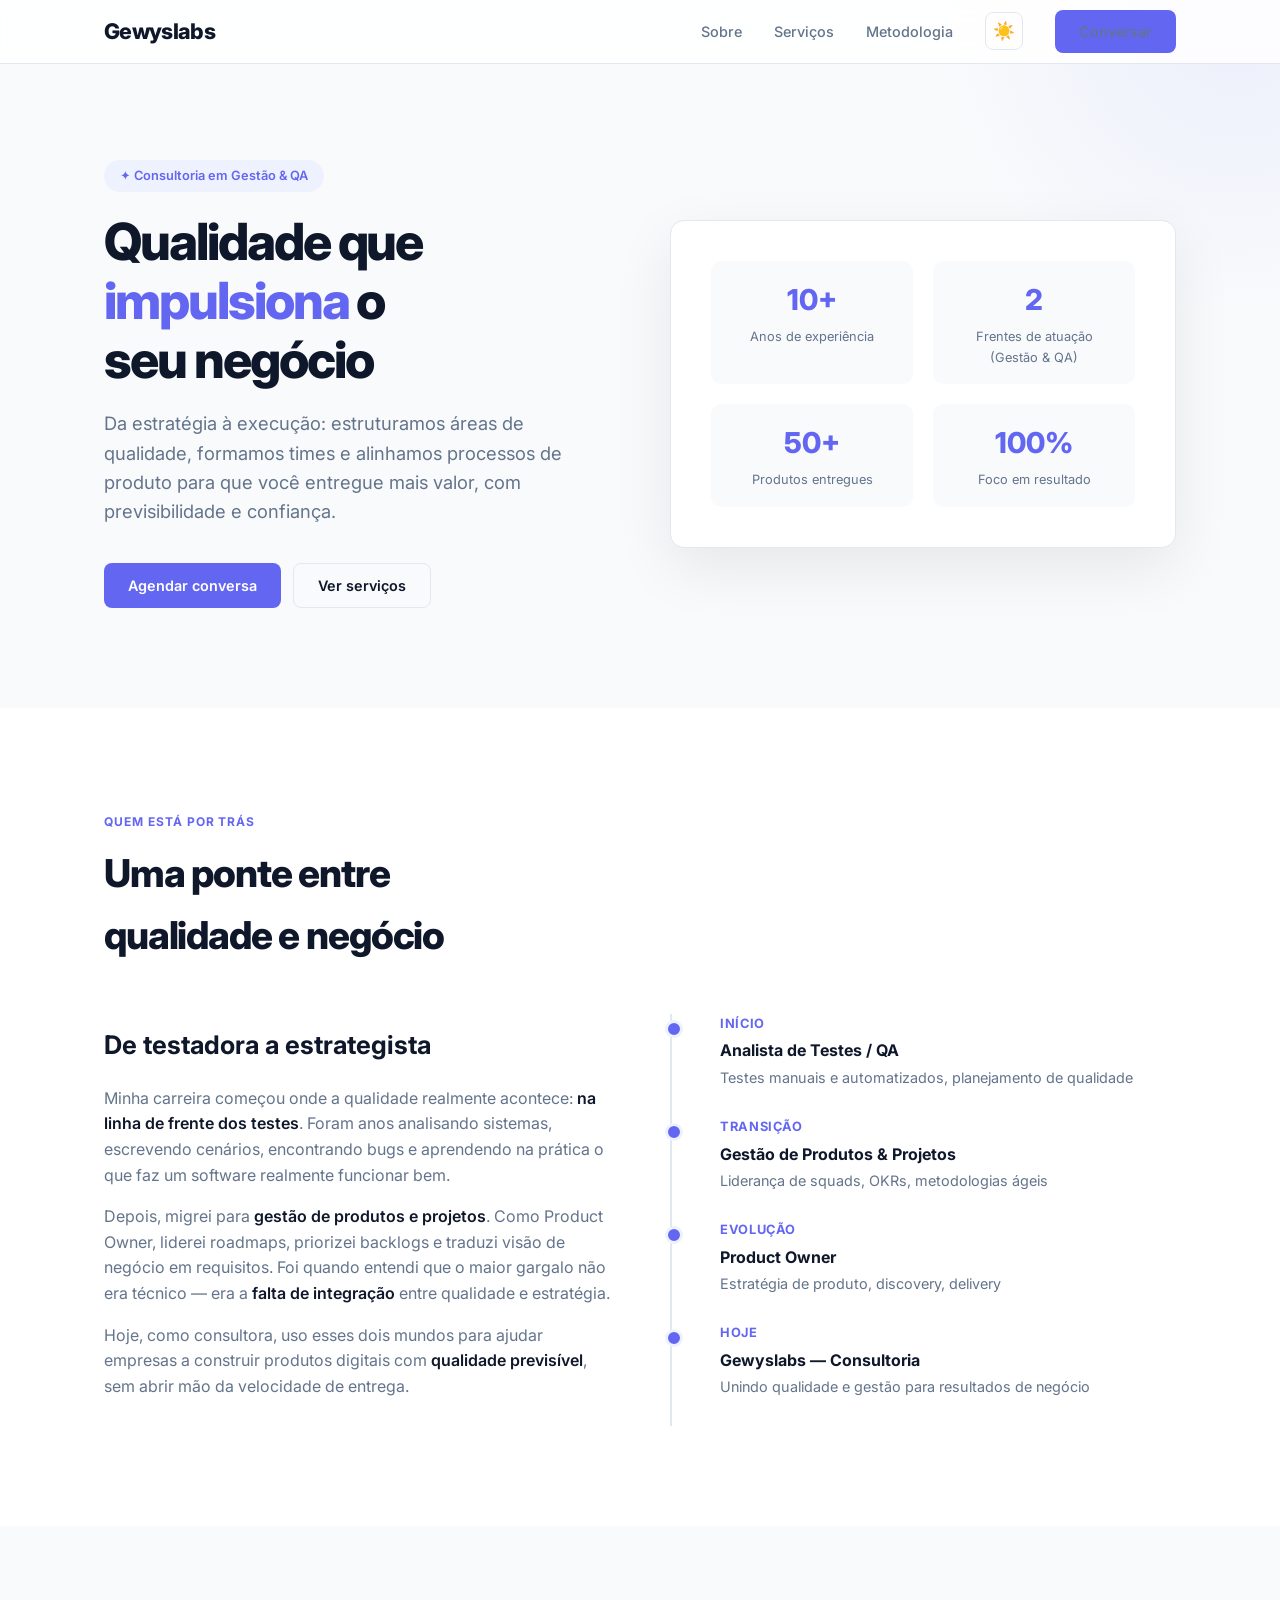
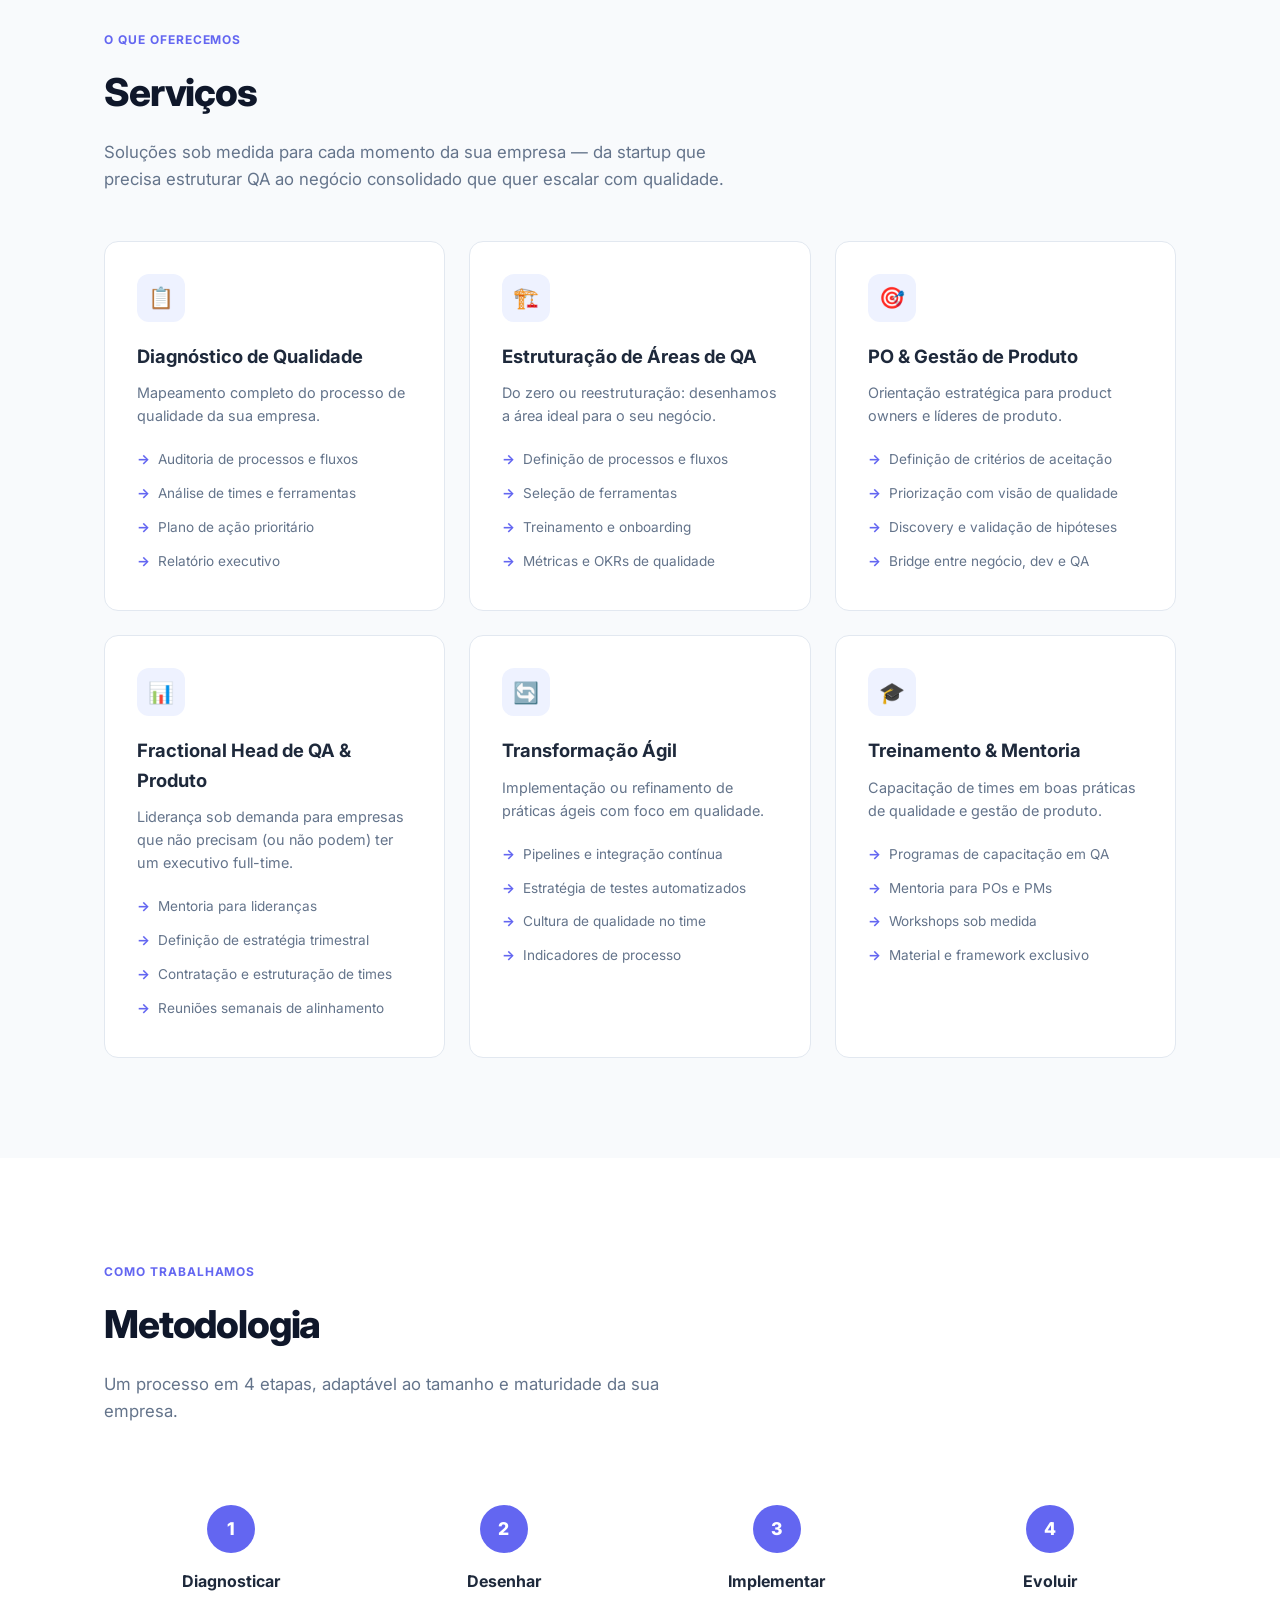
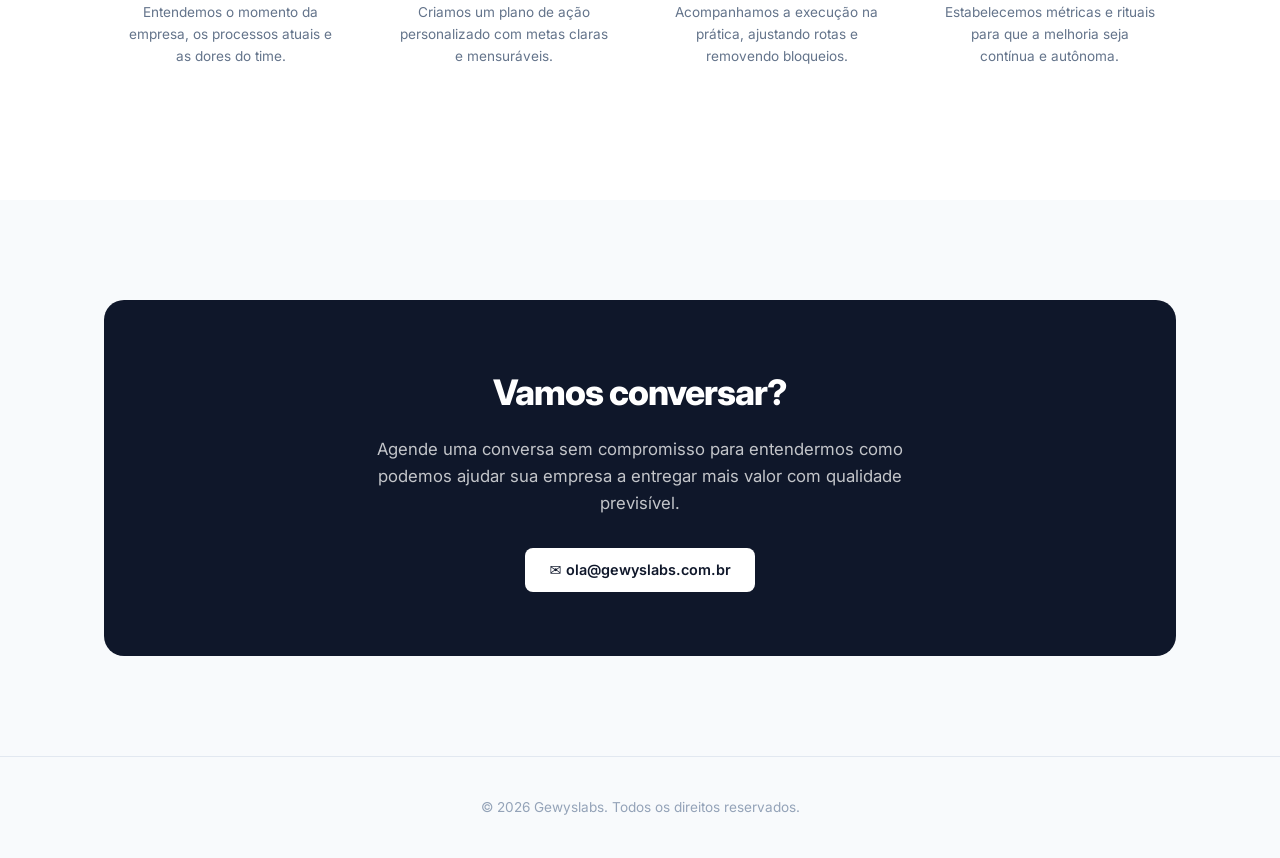
==== index.html @ be2b366b "✨ feat(website): add landing page templates - create main landing page with theme toggle and smooth " ====
<!DOCTYPE html>
<html lang="pt-BR">
<head>
  <meta charset="UTF-8" />
  <meta name="viewport" content="width=device-width, initial-scale=1.0" />
  <title>Gewyslabs — Consultoria em Gestão & Qualidade de Software</title>
  <link rel="preconnect" href="https://fonts.googleapis.com" />
  <link href="https://fonts.googleapis.com/css2?family=Inter:wght@400;500;600;700;800&display=swap" rel="stylesheet" />
  <style>
    * { margin: 0; padding: 0; box-sizing: border-box; }

    :root {
      --bg: #f8fafc;
      --surface: #ffffff;
      --primary: #0f172a;
      --primary-light: #1e293b;
      --accent: #6366f1;
      --accent-hover: #4f46e5;
      --accent-soft: #eef2ff;
      --text: #1e293b;
      --text-muted: #64748b;
      --text-light: #94a3b8;
      --border: #e2e8f0;
      --radius: 14px;
      --shadow: 0 4px 24px rgba(0,0,0,0.06);
      --shadow-lg: 0 20px 60px rgba(0,0,0,0.08);
      --transition: 0.25s cubic-bezier(0.4, 0, 0.2, 1);
      --nav-bg: rgba(255,255,255,0.85);
      --hero-glow: rgba(99,102,241,0.08);
      --stat-bg: var(--bg);
    }

    [data-theme="dark"] {
      --bg: #0b0f19;
      --surface: #131a2b;
      --primary: #f1f5f9;
      --primary-light: #e2e8f0;
      --accent: #818cf8;
      --accent-hover: #6366f1;
      --accent-soft: #1e1f4b;
      --text: #e2e8f0;
      --text-muted: #94a3b8;
      --text-light: #64748b;
      --border: #1e293b;
      --shadow: 0 4px 24px rgba(0,0,0,0.3);
      --shadow-lg: 0 20px 60px rgba(0,0,0,0.4);
      --nav-bg: rgba(11,15,25,0.9);
      --hero-glow: rgba(129,140,248,0.12);
      --stat-bg: #0b0f19;
    }

    html { scroll-behavior: smooth; }

    body {
      font-family: 'Inter', -apple-system, system-ui, sans-serif;
      background: var(--bg);
      color: var(--text);
      line-height: 1.6;
      transition: background var(--transition), color var(--transition);
    }

    .container {
      max-width: 1120px;
      margin: 0 auto;
      padding: 0 24px;
    }

    /* NAV */
    nav {
      position: fixed;
      top: 0; left: 0; right: 0;
      background: var(--nav-bg);
      backdrop-filter: blur(16px);
      border-bottom: 1px solid var(--border);
      z-index: 100;
      height: 64px;
      display: flex;
      align-items: center;
    }

    nav .container {
      display: flex;
      align-items: center;
      justify-content: space-between;
      width: 100%;
    }

    .logo {
      font-size: 1.35rem;
      font-weight: 800;
      color: var(--primary);
      letter-spacing: -0.03em;
    }


    .nav-links { display: flex; gap: 32px; align-items: center; }
    .nav-links a {
      text-decoration: none;
      color: var(--text-muted);
      font-size: 0.9rem;
      font-weight: 500;
      transition: color var(--transition);
    }
    .nav-links a:hover { color: var(--primary); }

    .btn {
      display: inline-flex;
      align-items: center;
      gap: 8px;
      padding: 10px 24px;
      border-radius: 8px;
      font-weight: 600;
      font-size: 0.9rem;
      text-decoration: none;
      cursor: pointer;
      border: none;
      transition: all var(--transition);
    }

    .btn-primary {
      background: var(--accent);
      color: #fff;
    }
    .btn-primary:hover {
      background: var(--accent-hover);
      transform: translateY(-1px);
      box-shadow: 0 8px 24px color-mix(in srgb, var(--accent) 35%, transparent);
    }

    .btn-outline {
      background: transparent;
      color: var(--primary);
      border: 1.5px solid var(--border);
    }
    .btn-outline:hover {
      border-color: var(--accent);
      color: var(--accent);
    }

    /* HERO */
    .hero {
      padding: 160px 0 100px;
      position: relative;
      overflow: hidden;
    }

    .hero::before {
      content: '';
      position: absolute;
      top: -40%;
      right: -20%;
      width: 600px;
      height: 600px;
      background: radial-gradient(circle, var(--hero-glow) 0%, transparent 70%);
      pointer-events: none;
    }

    .hero .container {
      position: relative;
      display: grid;
      grid-template-columns: 1fr 1fr;
      gap: 60px;
      align-items: center;
    }

    .hero-badge {
      display: inline-flex;
      align-items: center;
      gap: 8px;
      background: var(--accent-soft);
      color: var(--accent);
      padding: 6px 16px;
      border-radius: 100px;
      font-size: 0.8rem;
      font-weight: 600;
      margin-bottom: 20px;
    }

    .hero h1 {
      font-size: 3.2rem;
      font-weight: 800;
      line-height: 1.15;
      letter-spacing: -0.04em;
      color: var(--primary);
      margin-bottom: 20px;
    }

    .hero h1 span {
      color: var(--accent);
      position: relative;
    }

    .hero p {
      font-size: 1.15rem;
      color: var(--text-muted);
      max-width: 520px;
      margin-bottom: 36px;
    }

    .hero-actions {
      display: flex;
      gap: 12px;
      flex-wrap: wrap;
    }

    .hero-visual {
      display: flex;
      justify-content: center;
      align-items: center;
    }

    .hero-card {
      background: var(--surface);
      border-radius: var(--radius);
      padding: 40px;
      box-shadow: var(--shadow-lg);
      border: 1px solid var(--border);
      width: 100%;
    }

    .hero-stats {
      display: grid;
      grid-template-columns: 1fr 1fr;
      gap: 20px;
    }

    .stat-item {
      text-align: center;
      padding: 16px;
      border-radius: 10px;
      background: var(--stat-bg);
    }

    .stat-number {
      font-size: 1.8rem;
      font-weight: 800;
      color: var(--accent);
    }

    .stat-label {
      font-size: 0.8rem;
      color: var(--text-muted);
      margin-top: 4px;
    }

    /* SECTION */
    section { padding: 100px 0; }

    .section-tag {
      display: inline-block;
      font-size: 0.75rem;
      font-weight: 700;
      text-transform: uppercase;
      letter-spacing: 0.08em;
      color: var(--accent);
      margin-bottom: 12px;
    }

    .section-title {
      font-size: 2.4rem;
      font-weight: 800;
      letter-spacing: -0.03em;
      color: var(--primary);
      margin-bottom: 16px;
    }

    .section-sub {
      font-size: 1.05rem;
      color: var(--text-muted);
      max-width: 620px;
    }

    /* ABOUT */
    #sobre {
      background: var(--surface);
    }

    .about-grid {
      display: grid;
      grid-template-columns: 1fr 1fr;
      gap: 60px;
      align-items: center;
      margin-top: 48px;
    }

    .about-text h3 {
      font-size: 1.6rem;
      font-weight: 700;
      margin-bottom: 20px;
      color: var(--primary);
    }

    .about-text p {
      color: var(--text-muted);
      margin-bottom: 16px;
      font-size: 1rem;
    }

    .about-text p strong {
      color: var(--primary);
      font-weight: 600;
    }

    .timeline {
      position: relative;
      padding-left: 28px;
      border-left: 2px solid var(--border);
    }

    .timeline-item {
      position: relative;
      margin-bottom: 28px;
      padding-left: 20px;
    }

    .timeline-item::before {
      content: '';
      position: absolute;
      left: -35px;
      top: 6px;
      width: 12px;
      height: 12px;
      border-radius: 50%;
      background: var(--accent);
      border: 3px solid var(--accent-soft);
    }

    .timeline-year {
      font-size: 0.8rem;
      font-weight: 700;
      color: var(--accent);
      text-transform: uppercase;
      letter-spacing: 0.05em;
    }

    .timeline-role {
      font-weight: 700;
      color: var(--primary);
      margin: 4px 0 2px;
    }

    .timeline-desc {
      font-size: 0.9rem;
      color: var(--text-muted);
    }

    /* SERVICES */
    .services-grid {
      display: grid;
      grid-template-columns: repeat(3, 1fr);
      gap: 24px;
      margin-top: 48px;
    }

    .service-card {
      background: var(--surface);
      border-radius: var(--radius);
      padding: 32px;
      border: 1px solid var(--border);
      transition: all var(--transition);
    }

    .service-card:hover {
      transform: translateY(-4px);
      box-shadow: var(--shadow-lg);
      border-color: var(--accent);
    }

    .service-icon {
      width: 48px;
      height: 48px;
      border-radius: 12px;
      background: var(--accent-soft);
      display: flex;
      align-items: center;
      justify-content: center;
      margin-bottom: 20px;
      font-size: 1.3rem;
    }

    .service-card h3 {
      font-size: 1.15rem;
      font-weight: 700;
      margin-bottom: 10px;
    }

    .service-card p {
      font-size: 0.9rem;
      color: var(--text-muted);
      margin-bottom: 16px;
    }

    .service-list {
      list-style: none;
    }

    .service-list li {
      font-size: 0.85rem;
      color: var(--text-muted);
      padding: 6px 0;
      display: flex;
      align-items: center;
      gap: 8px;
    }

    .service-list li::before {
      content: '→';
      color: var(--accent);
      font-weight: 700;
    }

    /* METHODOLOGY */
    #metodologia {
      background: var(--surface);
    }

    .methods-grid {
      display: grid;
      grid-template-columns: repeat(4, 1fr);
      gap: 20px;
      margin-top: 48px;
    }

    .method-step {
      text-align: center;
      padding: 32px 20px;
    }

    .method-number {
      width: 48px;
      height: 48px;
      border-radius: 50%;
      background: var(--accent);
      color: #fff;
      display: flex;
      align-items: center;
      justify-content: center;
      font-weight: 800;
      font-size: 1.1rem;
      margin: 0 auto 16px;
    }

    .method-step h4 {
      font-weight: 700;
      margin-bottom: 8px;
      font-size: 1rem;
    }

    .method-step p {
      font-size: 0.85rem;
      color: var(--text-muted);
    }

    /* CTA */
    #contato {
      text-align: center;
    }

    .cta-box {
      background: var(--primary);
      border-radius: 20px;
      padding: 64px 48px;
      color: #fff;
    }

    .cta-box h2 {
      font-size: 2.2rem;
      font-weight: 800;
      letter-spacing: -0.03em;
      margin-bottom: 16px;
    }

    .cta-box p {
      opacity: 0.75;
      font-size: 1.05rem;
      max-width: 540px;
      margin: 0 auto 32px;
    }

    .cta-box .btn-primary {
      background: #fff;
      color: var(--primary);
    }
    .cta-box .btn-primary:hover {
      background: #e2e8f0;
      box-shadow: 0 8px 24px rgba(0,0,0,0.2);
    }

    /* FOOTER */
    footer {
      padding: 40px 0;
      border-top: 1px solid var(--border);
      text-align: center;
    }

    footer p {
      font-size: 0.85rem;
      color: var(--text-light);
    }

    /* THEME TOGGLE */
    .theme-toggle {
      background: none;
      border: 1.5px solid var(--border);
      border-radius: 8px;
      width: 38px;
      height: 38px;
      display: flex;
      align-items: center;
      justify-content: center;
      cursor: pointer;
      transition: all var(--transition);
      color: var(--text-muted);
      font-size: 1.1rem;
      padding: 0;
      line-height: 1;
    }
    .theme-toggle:hover {
      border-color: var(--accent);
      color: var(--accent);
      background: var(--accent-soft);
    }
    .theme-toggle .icon-sun,
    [data-theme="dark"] .theme-toggle .icon-moon {
      display: inline;
    }
    .theme-toggle .icon-moon,
    [data-theme="dark"] .theme-toggle .icon-sun {
      display: none;
    }

    /* RESPONSIVE */
    @media (max-width: 1024px) {
      .hero .container { grid-template-columns: 1fr; gap: 40px; }
      .hero h1 { font-size: 2.6rem; }
      .hero-visual { order: -1; }
      .services-grid { grid-template-columns: 1fr 1fr; }
      .methods-grid { grid-template-columns: repeat(2, 1fr); }
    }

    @media (max-width: 768px) {
      .hero { padding: 130px 0 60px; }
      .hero h1 { font-size: 2rem; }
      .hero p { font-size: 1rem; }
      .section-title { font-size: 1.8rem; }
      .about-grid { grid-template-columns: 1fr; gap: 40px; }
      .services-grid { grid-template-columns: 1fr; }
      .methods-grid { grid-template-columns: 1fr 1fr; gap: 0; }
      .cta-box { padding: 40px 24px; }
      .cta-box h2 { font-size: 1.6rem; }
      .nav-links { display: none; }
      .hero-stats { grid-template-columns: 1fr 1fr; }
    }

    @media (max-width: 480px) {
      .methods-grid { grid-template-columns: 1fr; }
    }
  </style>
</head>
<body>

  <!-- NAV -->
  <nav>
    <div class="container">
      <div class="logo">Gewyslabs</div>
      <div class="nav-links">
        <a href="#sobre">Sobre</a>
        <a href="#servicos">Serviços</a>
        <a href="#metodologia">Metodologia</a>
        <button class="theme-toggle" id="themeToggle" aria-label="Alternar tema">
          <span class="icon-sun">☀️</span>
          <span class="icon-moon">🌙</span>
        </button>
        <a href="#contato" class="btn btn-primary">Conversar</a>
      </div>
    </div>
  </nav>

  <!-- HERO -->
  <section class="hero">
    <div class="container">
      <div>
        <div class="hero-badge">✦ Consultoria em Gestão & QA</div>
        <h1>
          Qualidade que<br />
          <span>impulsiona</span> o<br />
          seu negócio
        </h1>
        <p>
          Da estratégia à execução: estruturamos áreas de qualidade, formamos times
          e alinhamos processos de produto para que você entregue mais valor, com
          previsibilidade e confiança.
        </p>
        <div class="hero-actions">
          <a href="#contato" class="btn btn-primary">Agendar conversa</a>
          <a href="#servicos" class="btn btn-outline">Ver serviços</a>
        </div>
      </div>
      <div class="hero-visual">
        <div class="hero-card">
          <div class="hero-stats">
            <div class="stat-item">
              <div class="stat-number">10+</div>
              <div class="stat-label">Anos de experiência</div>
            </div>
            <div class="stat-item">
              <div class="stat-number">2</div>
              <div class="stat-label">Frentes de atuação<br/>(Gestão & QA)</div>
            </div>
            <div class="stat-item">
              <div class="stat-number">50+</div>
              <div class="stat-label">Produtos entregues</div>
            </div>
            <div class="stat-item">
              <div class="stat-number">100%</div>
              <div class="stat-label">Foco em resultado</div>
            </div>
          </div>
        </div>
      </div>
    </div>
  </section>

  <!-- SOBRE -->
  <section id="sobre">
    <div class="container">
      <div class="section-tag">Quem está por trás</div>
      <h2 class="section-title">Uma ponte entre<br />qualidade e negócio</h2>
      <div class="about-grid">
        <div class="about-text">
          <h3>De testadora a estrategista</h3>
          <p>
            Minha carreira começou onde a qualidade realmente acontece:
            <strong>na linha de frente dos testes</strong>. Foram anos analisando
            sistemas, escrevendo cenários, encontrando bugs e aprendendo na prática
            o que faz um software realmente funcionar bem.
          </p>
          <p>
            Depois, migrei para <strong>gestão de produtos e projetos</strong>.
            Como Product Owner, liderei roadmaps, priorizei backlogs e traduzi
            visão de negócio em requisitos. Foi quando entendi que o maior
            gargalo não era técnico — era a <strong>falta de integração</strong>
            entre qualidade e estratégia.
          </p>
          <p>
            Hoje, como consultora, uso esses dois mundos para ajudar empresas a
            construir produtos digitais com <strong>qualidade previsível</strong>,
            sem abrir mão da velocidade de entrega.
          </p>
        </div>
        <div class="timeline">
          <div class="timeline-item">
            <div class="timeline-year">Início</div>
            <div class="timeline-role">Analista de Testes / QA</div>
            <div class="timeline-desc">Testes manuais e automatizados, planejamento de qualidade</div>
          </div>
          <div class="timeline-item">
            <div class="timeline-year">Transição</div>
            <div class="timeline-role">Gestão de Produtos & Projetos</div>
            <div class="timeline-desc">Liderança de squads, OKRs, metodologias ágeis</div>
          </div>
          <div class="timeline-item">
            <div class="timeline-year">Evolução</div>
            <div class="timeline-role">Product Owner</div>
            <div class="timeline-desc">Estratégia de produto, discovery, delivery</div>
          </div>
          <div class="timeline-item">
            <div class="timeline-year">Hoje</div>
            <div class="timeline-role">Gewyslabs — Consultoria</div>
            <div class="timeline-desc">Unindo qualidade e gestão para resultados de negócio</div>
          </div>
        </div>
      </div>
    </div>
  </section>

  <!-- SERVIÇOS -->
  <section id="servicos">
    <div class="container">
      <div class="section-tag">O que oferecemos</div>
      <h2 class="section-title">Serviços</h2>
      <p class="section-sub">
        Soluções sob medida para cada momento da sua empresa — da startup que
        precisa estruturar QA ao negócio consolidado que quer escalar com qualidade.
      </p>

      <div class="services-grid">
        <div class="service-card">
          <div class="service-icon">📋</div>
          <h3>Diagnóstico de Qualidade</h3>
          <p>Mapeamento completo do processo de qualidade da sua empresa.</p>
          <ul class="service-list">
            <li>Auditoria de processos e fluxos</li>
            <li>Análise de times e ferramentas</li>
            <li>Plano de ação prioritário</li>
            <li>Relatório executivo</li>
          </ul>
        </div>

        <div class="service-card">
          <div class="service-icon">🏗️</div>
          <h3>Estruturação de Áreas de QA</h3>
          <p>Do zero ou reestruturação: desenhamos a área ideal para o seu negócio.</p>
          <ul class="service-list">
            <li>Definição de processos e fluxos</li>
            <li>Seleção de ferramentas</li>
            <li>Treinamento e onboarding</li>
            <li>Métricas e OKRs de qualidade</li>
          </ul>
        </div>

        <div class="service-card">
          <div class="service-icon">🎯</div>
          <h3>PO & Gestão de Produto</h3>
          <p>Orientação estratégica para product owners e líderes de produto.</p>
          <ul class="service-list">
            <li>Definição de critérios de aceitação</li>
            <li>Priorização com visão de qualidade</li>
            <li>Discovery e validação de hipóteses</li>
            <li>Bridge entre negócio, dev e QA</li>
          </ul>
        </div>

        <div class="service-card">
          <div class="service-icon">📊</div>
          <h3>Fractional Head de QA & Produto</h3>
          <p>Liderança sob demanda para empresas que não precisam (ou não podem) ter um executivo full-time.</p>
          <ul class="service-list">
            <li>Mentoria para lideranças</li>
            <li>Definição de estratégia trimestral</li>
            <li>Contratação e estruturação de times</li>
            <li>Reuniões semanais de alinhamento</li>
          </ul>
        </div>

        <div class="service-card">
          <div class="service-icon">🔄</div>
          <h3>Transformação Ágil</h3>
          <p>Implementação ou refinamento de práticas ágeis com foco em qualidade.</p>
          <ul class="service-list">
            <li>Pipelines e integração contínua</li>
            <li>Estratégia de testes automatizados</li>
            <li>Cultura de qualidade no time</li>
            <li>Indicadores de processo</li>
          </ul>
        </div>

        <div class="service-card">
          <div class="service-icon">🎓</div>
          <h3>Treinamento & Mentoria</h3>
          <p>Capacitação de times em boas práticas de qualidade e gestão de produto.</p>
          <ul class="service-list">
            <li>Programas de capacitação em QA</li>
            <li>Mentoria para POs e PMs</li>
            <li>Workshops sob medida</li>
            <li>Material e framework exclusivo</li>
          </ul>
        </div>
      </div>
    </div>
  </section>

  <!-- METODOLOGIA -->
  <section id="metodologia">
    <div class="container">
      <div class="section-tag">Como trabalhamos</div>
      <h2 class="section-title">Metodologia</h2>
      <p class="section-sub">
        Um processo em 4 etapas, adaptável ao tamanho e maturidade da sua empresa.
      </p>

      <div class="methods-grid">
        <div class="method-step">
          <div class="method-number">1</div>
          <h4>Diagnosticar</h4>
          <p>Entendemos o momento da empresa, os processos atuais e as dores do time.</p>
        </div>
        <div class="method-step">
          <div class="method-number">2</div>
          <h4>Desenhar</h4>
          <p>Criamos um plano de ação personalizado com metas claras e mensuráveis.</p>
        </div>
        <div class="method-step">
          <div class="method-number">3</div>
          <h4>Implementar</h4>
          <p>Acompanhamos a execução na prática, ajustando rotas e removendo bloqueios.</p>
        </div>
        <div class="method-step">
          <div class="method-number">4</div>
          <h4>Evoluir</h4>
          <p>Estabelecemos métricas e rituais para que a melhoria seja contínua e autônoma.</p>
        </div>
      </div>
    </div>
  </section>

  <!-- CTA -->
  <section id="contato">
    <div class="container">
      <div class="cta-box">
        <h2>Vamos conversar?</h2>
        <p>
          Agende uma conversa sem compromisso para entendermos como podemos
          ajudar sua empresa a entregar mais valor com qualidade previsível.
        </p>
        <a href="mailto:ola@gewyslabs.com.br" class="btn btn-primary">
          ✉ ola@gewyslabs.com.br
        </a>
      </div>
    </div>
  </section>

  <!-- FOOTER -->
  <footer>
    <div class="container">
      <p>© 2026 Gewyslabs. Todos os direitos reservados.</p>
    </div>
  </footer>

  <script>
    // Theme toggle
    const themeToggle = document.getElementById('themeToggle');
    const html = document.documentElement;
    const saved = localStorage.getItem('gewys-theme');
    if (saved) html.setAttribute('data-theme', saved);
    else if (window.matchMedia('(prefers-color-scheme: dark)').matches)
      html.setAttribute('data-theme', 'dark');

    themeToggle.addEventListener('click', () => {
      const current = html.getAttribute('data-theme');
      const next = current === 'dark' ? 'light' : 'dark';
      html.setAttribute('data-theme', next);
      localStorage.setItem('gewys-theme', next);
    });

    // Smooth scroll
    document.querySelectorAll('a[href^="#"]').forEach(anchor => {
      anchor.addEventListener('click', e => {
        const target = document.querySelector(anchor.getAttribute('href'));
        if (target) {
          e.preventDefault();
          target.scrollIntoView({ behavior: 'smooth', block: 'start' });
        }
      });
    });
  </script>
</body>
</html>
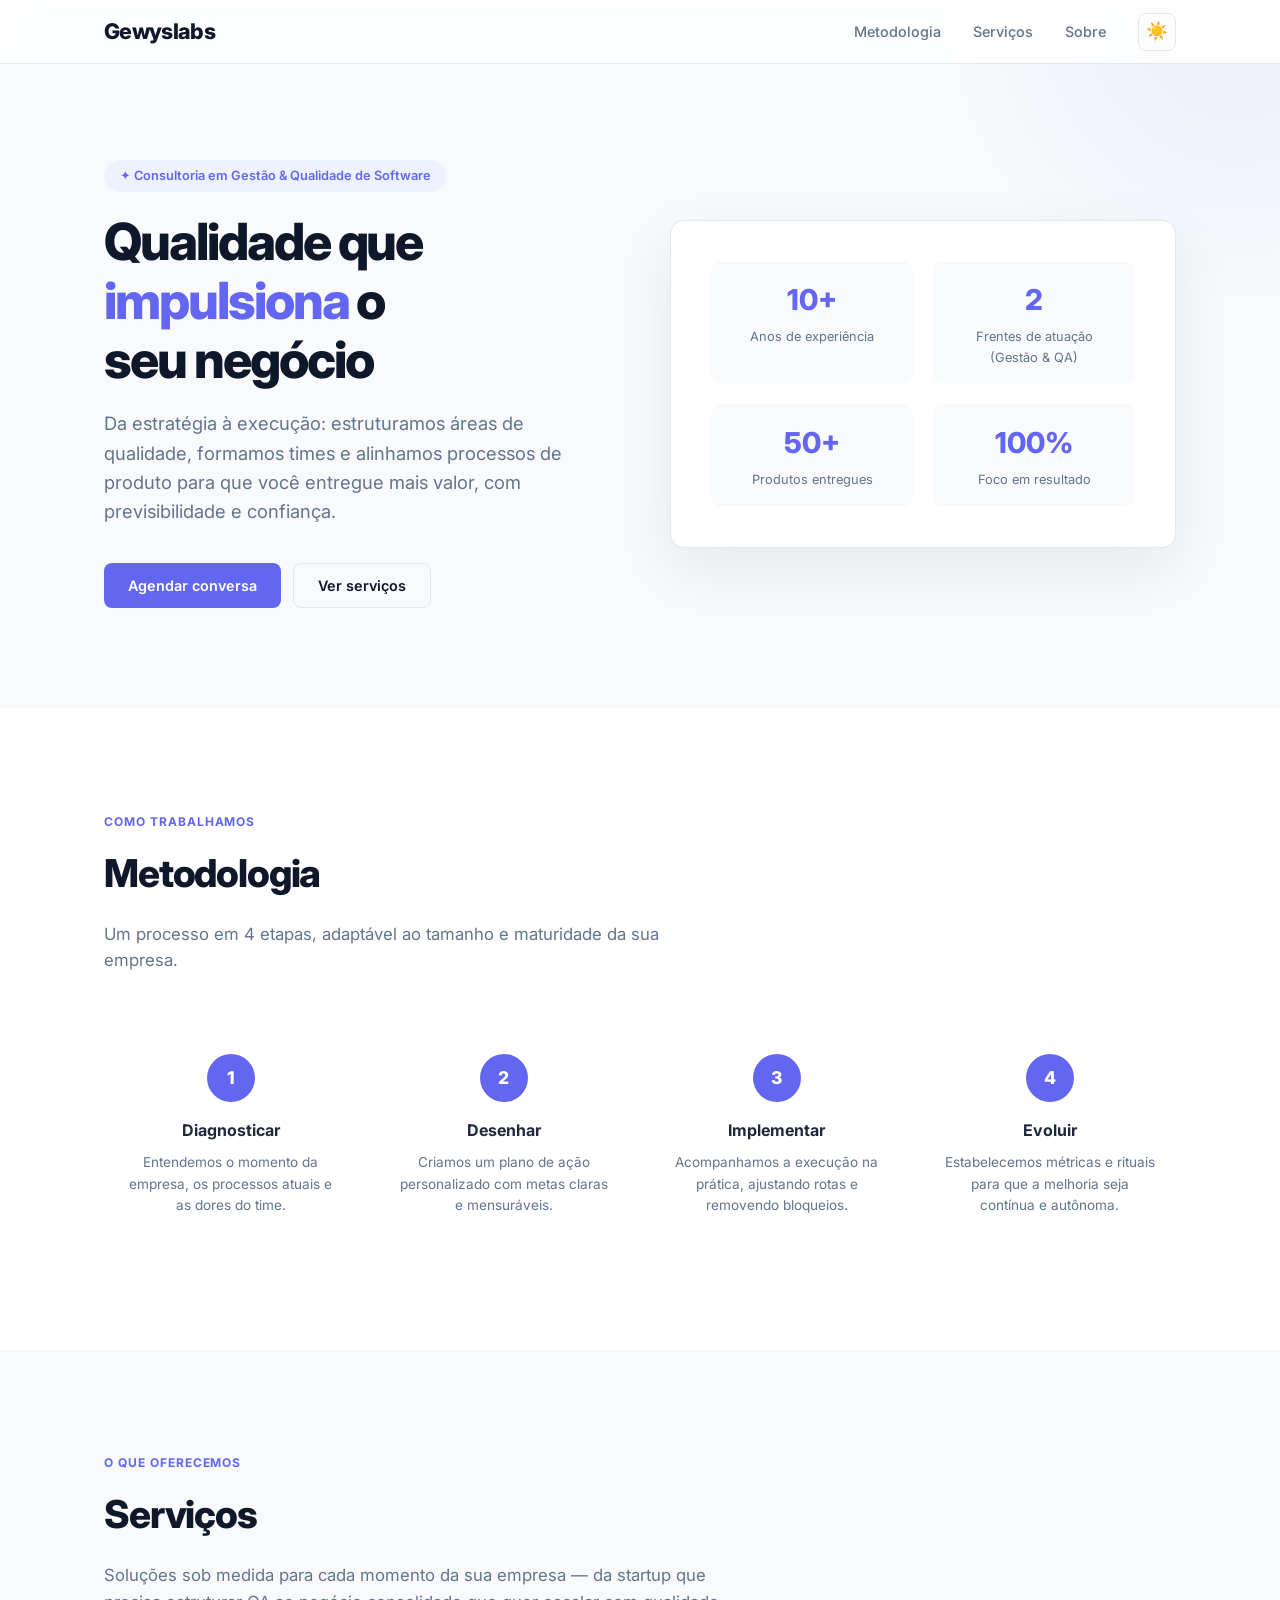
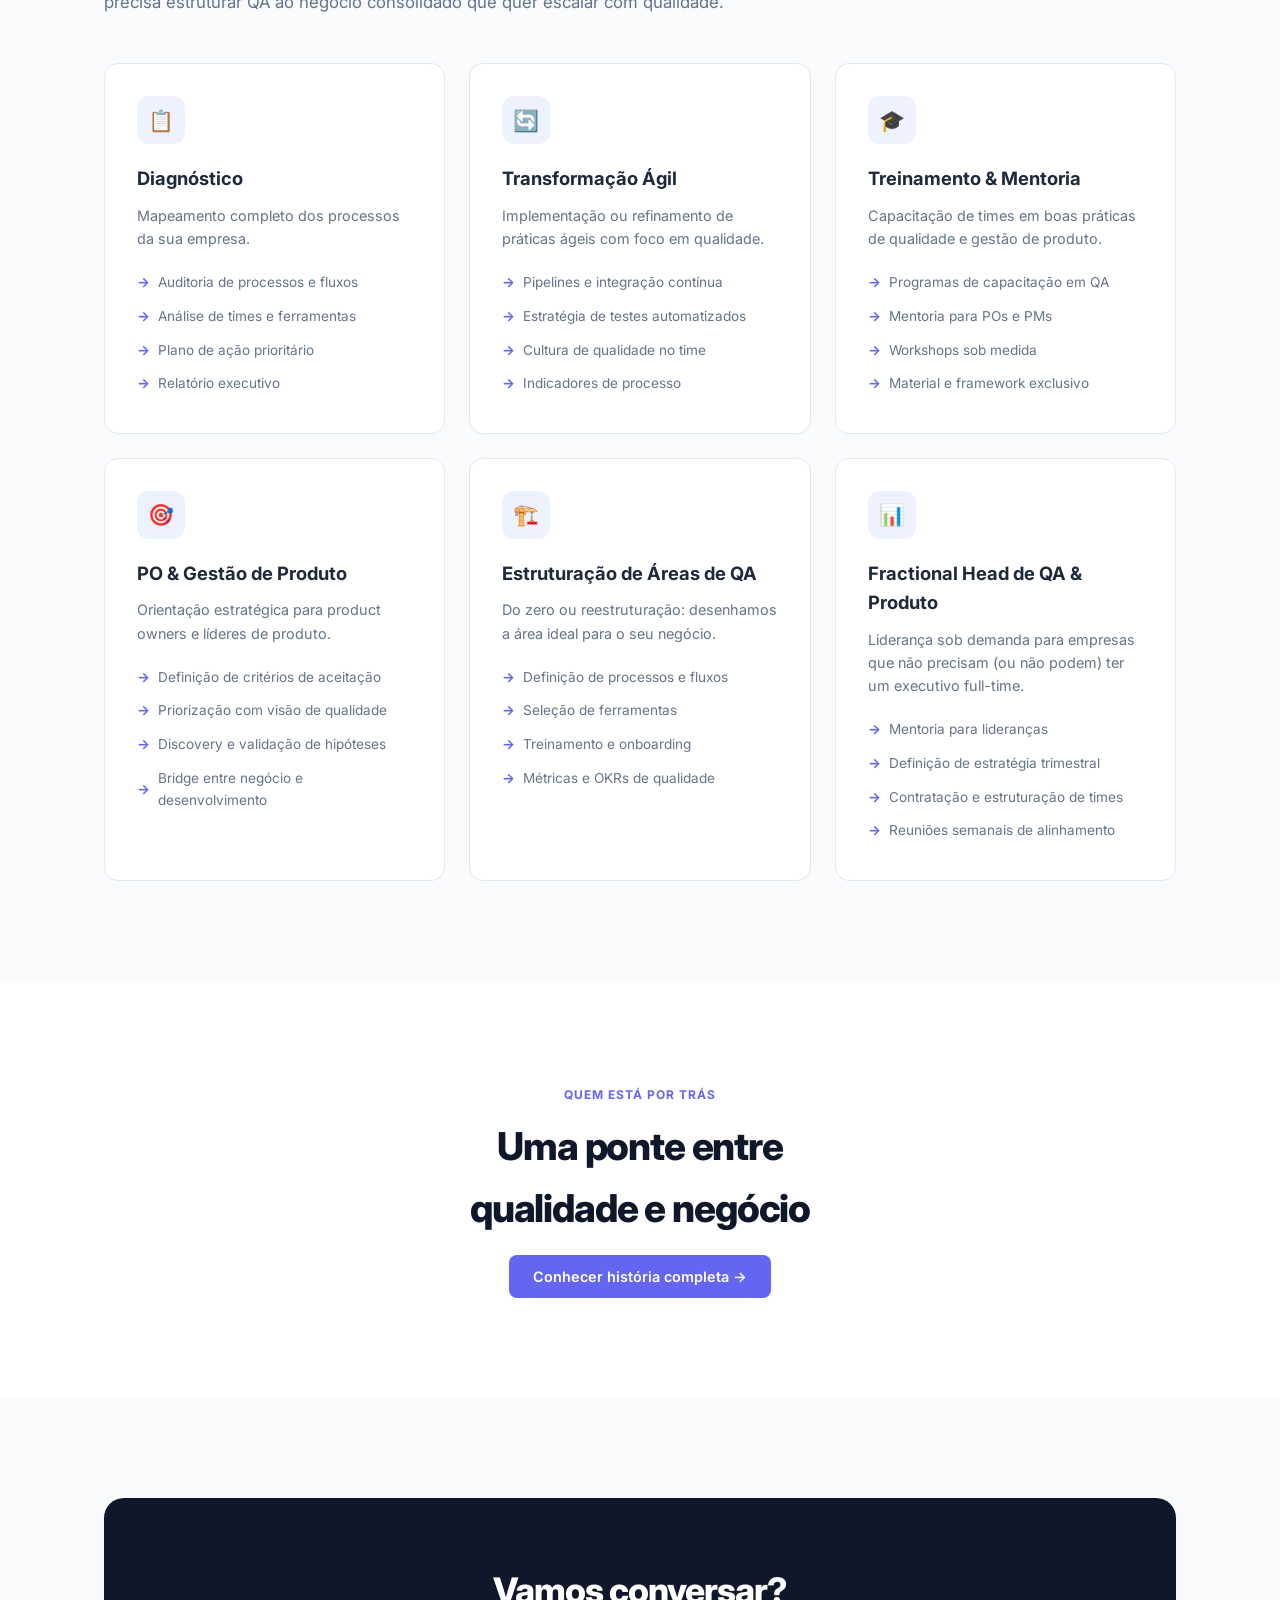
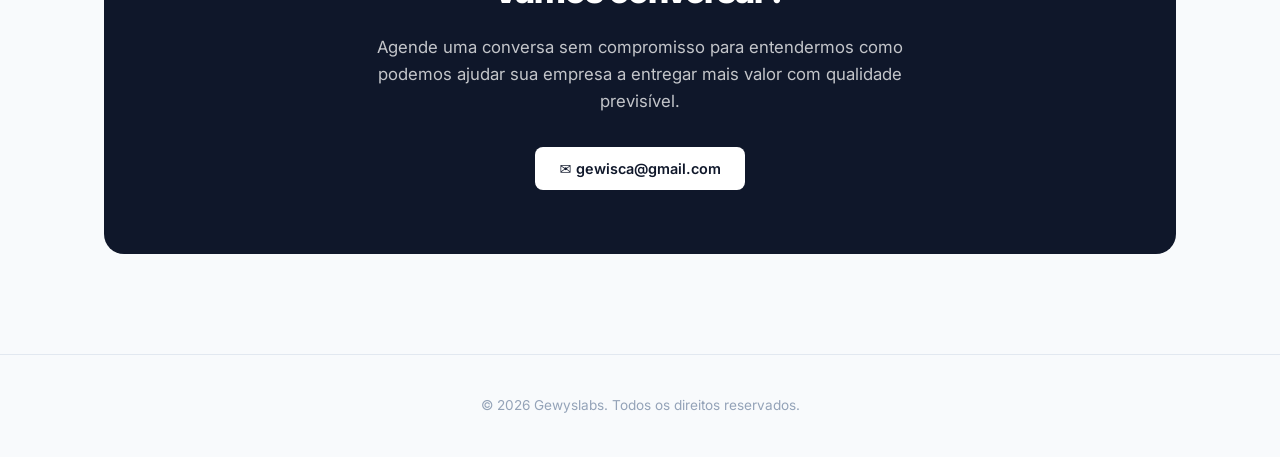
==== commit 028d99e2: "melhorias no site" ====
--- a/index.html
+++ b/index.html
@@ -273,75 +273,7 @@
     /* ABOUT */
     #sobre {
       background: var(--surface);
-    }
-
-    .about-grid {
-      display: grid;
-      grid-template-columns: 1fr 1fr;
-      gap: 60px;
-      align-items: center;
-      margin-top: 48px;
-    }
-
-    .about-text h3 {
-      font-size: 1.6rem;
-      font-weight: 700;
-      margin-bottom: 20px;
-      color: var(--primary);
-    }
-
-    .about-text p {
-      color: var(--text-muted);
-      margin-bottom: 16px;
-      font-size: 1rem;
-    }
-
-    .about-text p strong {
-      color: var(--primary);
-      font-weight: 600;
-    }
-
-    .timeline {
-      position: relative;
-      padding-left: 28px;
-      border-left: 2px solid var(--border);
-    }
-
-    .timeline-item {
-      position: relative;
-      margin-bottom: 28px;
-      padding-left: 20px;
-    }
-
-    .timeline-item::before {
-      content: '';
-      position: absolute;
-      left: -35px;
-      top: 6px;
-      width: 12px;
-      height: 12px;
-      border-radius: 50%;
-      background: var(--accent);
-      border: 3px solid var(--accent-soft);
-    }
-
-    .timeline-year {
-      font-size: 0.8rem;
-      font-weight: 700;
-      color: var(--accent);
-      text-transform: uppercase;
-      letter-spacing: 0.05em;
-    }
-
-    .timeline-role {
-      font-weight: 700;
-      color: var(--primary);
-      margin: 4px 0 2px;
-    }
-
-    .timeline-desc {
-      font-size: 0.9rem;
-      color: var(--text-muted);
+      text-align: center;
     }
 
     /* SERVICES */
@@ -543,7 +475,7 @@
       .hero h1 { font-size: 2rem; }
       .hero p { font-size: 1rem; }
       .section-title { font-size: 1.8rem; }
-      .about-grid { grid-template-columns: 1fr; gap: 40px; }
+
       .services-grid { grid-template-columns: 1fr; }
       .methods-grid { grid-template-columns: 1fr 1fr; gap: 0; }
       .cta-box { padding: 40px 24px; }
@@ -564,14 +496,14 @@
     <div class="container">
       <div class="logo">Gewyslabs</div>
       <div class="nav-links">
-        <a href="#sobre">Sobre</a>
+        <a href="#metodologia">Metodologia</a>
         <a href="#servicos">Serviços</a>
-        <a href="#metodologia">Metodologia</a>
+        <a href="sobre.html">Sobre</a>
+      <!-- <a href="#contato" class="btn btn-primary">Agendar conversa</a> -->
         <button class="theme-toggle" id="themeToggle" aria-label="Alternar tema">
           <span class="icon-sun">☀️</span>
           <span class="icon-moon">🌙</span>
         </button>
-        <a href="#contato" class="btn btn-primary">Conversar</a>
       </div>
     </div>
   </nav>
@@ -580,7 +512,7 @@
   <section class="hero">
     <div class="container">
       <div>
-        <div class="hero-badge">✦ Consultoria em Gestão & QA</div>
+        <div class="hero-badge">✦ Consultoria em Gestão & Qualidade de Software</div>
         <h1>
           Qualidade que<br />
           <span>impulsiona</span> o<br />
@@ -621,54 +553,35 @@
     </div>
   </section>
 
-  <!-- SOBRE -->
-  <section id="sobre">
+  <!-- METODOLOGIA -->
+  <section id="metodologia">
     <div class="container">
-      <div class="section-tag">Quem está por trás</div>
-      <h2 class="section-title">Uma ponte entre<br />qualidade e negócio</h2>
-      <div class="about-grid">
-        <div class="about-text">
-          <h3>De testadora a estrategista</h3>
-          <p>
-            Minha carreira começou onde a qualidade realmente acontece:
-            <strong>na linha de frente dos testes</strong>. Foram anos analisando
-            sistemas, escrevendo cenários, encontrando bugs e aprendendo na prática
-            o que faz um software realmente funcionar bem.
-          </p>
-          <p>
-            Depois, migrei para <strong>gestão de produtos e projetos</strong>.
-            Como Product Owner, liderei roadmaps, priorizei backlogs e traduzi
-            visão de negócio em requisitos. Foi quando entendi que o maior
-            gargalo não era técnico — era a <strong>falta de integração</strong>
-            entre qualidade e estratégia.
-          </p>
-          <p>
-            Hoje, como consultora, uso esses dois mundos para ajudar empresas a
-            construir produtos digitais com <strong>qualidade previsível</strong>,
-            sem abrir mão da velocidade de entrega.
-          </p>
-        </div>
-        <div class="timeline">
-          <div class="timeline-item">
-            <div class="timeline-year">Início</div>
-            <div class="timeline-role">Analista de Testes / QA</div>
-            <div class="timeline-desc">Testes manuais e automatizados, planejamento de qualidade</div>
-          </div>
-          <div class="timeline-item">
-            <div class="timeline-year">Transição</div>
-            <div class="timeline-role">Gestão de Produtos & Projetos</div>
-            <div class="timeline-desc">Liderança de squads, OKRs, metodologias ágeis</div>
-          </div>
-          <div class="timeline-item">
-            <div class="timeline-year">Evolução</div>
-            <div class="timeline-role">Product Owner</div>
-            <div class="timeline-desc">Estratégia de produto, discovery, delivery</div>
-          </div>
-          <div class="timeline-item">
-            <div class="timeline-year">Hoje</div>
-            <div class="timeline-role">Gewyslabs — Consultoria</div>
-            <div class="timeline-desc">Unindo qualidade e gestão para resultados de negócio</div>
-          </div>
+      <div class="section-tag">Como trabalhamos</div>
+      <h2 class="section-title">Metodologia</h2>
+      <p class="section-sub">
+        Um processo em 4 etapas, adaptável ao tamanho e maturidade da sua empresa.
+      </p>
+
+      <div class="methods-grid">
+        <div class="method-step">
+          <div class="method-number">1</div>
+          <h4>Diagnosticar</h4>
+          <p>Entendemos o momento da empresa, os processos atuais e as dores do time.</p>
+        </div>
+        <div class="method-step">
+          <div class="method-number">2</div>
+          <h4>Desenhar</h4>
+          <p>Criamos um plano de ação personalizado com metas claras e mensuráveis.</p>
+        </div>
+        <div class="method-step">
+          <div class="method-number">3</div>
+          <h4>Implementar</h4>
+          <p>Acompanhamos a execução na prática, ajustando rotas e removendo bloqueios.</p>
+        </div>
+        <div class="method-step">
+          <div class="method-number">4</div>
+          <h4>Evoluir</h4>
+          <p>Estabelecemos métricas e rituais para que a melhoria seja contínua e autônoma.</p>
         </div>
       </div>
     </div>
@@ -685,15 +598,52 @@
       </p>
 
       <div class="services-grid">
+
         <div class="service-card">
           <div class="service-icon">📋</div>
-          <h3>Diagnóstico de Qualidade</h3>
-          <p>Mapeamento completo do processo de qualidade da sua empresa.</p>
+          <h3>Diagnóstico</h3>
+          <p>Mapeamento completo dos processos da sua empresa.</p>
           <ul class="service-list">
             <li>Auditoria de processos e fluxos</li>
             <li>Análise de times e ferramentas</li>
             <li>Plano de ação prioritário</li>
             <li>Relatório executivo</li>
+          </ul>
+        </div>
+
+        <div class="service-card">
+          <div class="service-icon">🔄</div>
+          <h3>Transformação Ágil</h3>
+          <p>Implementação ou refinamento de práticas ágeis com foco em qualidade.</p>
+          <ul class="service-list">
+            <li>Pipelines e integração contínua</li>
+            <li>Estratégia de testes automatizados</li>
+            <li>Cultura de qualidade no time</li>
+            <li>Indicadores de processo</li>
+          </ul>
+        </div>
+
+        <div class="service-card">
+          <div class="service-icon">🎓</div>
+          <h3>Treinamento & Mentoria</h3>
+          <p>Capacitação de times em boas práticas de qualidade e gestão de produto.</p>
+          <ul class="service-list">
+            <li>Programas de capacitação em QA</li>
+            <li>Mentoria para POs e PMs</li>
+            <li>Workshops sob medida</li>
+            <li>Material e framework exclusivo</li>
+          </ul>
+        </div>
+
+        <div class="service-card">
+          <div class="service-icon">🎯</div>
+          <h3>PO & Gestão de Produto</h3>
+          <p>Orientação estratégica para product owners e líderes de produto.</p>
+          <ul class="service-list">
+            <li>Definição de critérios de aceitação</li>
+            <li>Priorização com visão de qualidade</li>
+            <li>Discovery e validação de hipóteses</li>
+            <li>Bridge entre negócio e desenvolvimento</li>
           </ul>
         </div>
 
@@ -710,18 +660,6 @@
         </div>
 
         <div class="service-card">
-          <div class="service-icon">🎯</div>
-          <h3>PO & Gestão de Produto</h3>
-          <p>Orientação estratégica para product owners e líderes de produto.</p>
-          <ul class="service-list">
-            <li>Definição de critérios de aceitação</li>
-            <li>Priorização com visão de qualidade</li>
-            <li>Discovery e validação de hipóteses</li>
-            <li>Bridge entre negócio, dev e QA</li>
-          </ul>
-        </div>
-
-        <div class="service-card">
           <div class="service-icon">📊</div>
           <h3>Fractional Head de QA & Produto</h3>
           <p>Liderança sob demanda para empresas que não precisam (ou não podem) ter um executivo full-time.</p>
@@ -733,63 +671,23 @@
           </ul>
         </div>
 
-        <div class="service-card">
-          <div class="service-icon">🔄</div>
-          <h3>Transformação Ágil</h3>
-          <p>Implementação ou refinamento de práticas ágeis com foco em qualidade.</p>
-          <ul class="service-list">
-            <li>Pipelines e integração contínua</li>
-            <li>Estratégia de testes automatizados</li>
-            <li>Cultura de qualidade no time</li>
-            <li>Indicadores de processo</li>
-          </ul>
-        </div>
-
-        <div class="service-card">
-          <div class="service-icon">🎓</div>
-          <h3>Treinamento & Mentoria</h3>
-          <p>Capacitação de times em boas práticas de qualidade e gestão de produto.</p>
-          <ul class="service-list">
-            <li>Programas de capacitação em QA</li>
-            <li>Mentoria para POs e PMs</li>
-            <li>Workshops sob medida</li>
-            <li>Material e framework exclusivo</li>
-          </ul>
-        </div>
       </div>
     </div>
   </section>
 
-  <!-- METODOLOGIA -->
-  <section id="metodologia">
+
+
+  <!-- SOBRE (PREVIEW) -->
+  <section id="sobre">
     <div class="container">
-      <div class="section-tag">Como trabalhamos</div>
-      <h2 class="section-title">Metodologia</h2>
-      <p class="section-sub">
-        Um processo em 4 etapas, adaptável ao tamanho e maturidade da sua empresa.
-      </p>
-
-      <div class="methods-grid">
-        <div class="method-step">
-          <div class="method-number">1</div>
-          <h4>Diagnosticar</h4>
-          <p>Entendemos o momento da empresa, os processos atuais e as dores do time.</p>
-        </div>
-        <div class="method-step">
-          <div class="method-number">2</div>
-          <h4>Desenhar</h4>
-          <p>Criamos um plano de ação personalizado com metas claras e mensuráveis.</p>
-        </div>
-        <div class="method-step">
-          <div class="method-number">3</div>
-          <h4>Implementar</h4>
-          <p>Acompanhamos a execução na prática, ajustando rotas e removendo bloqueios.</p>
-        </div>
-        <div class="method-step">
-          <div class="method-number">4</div>
-          <h4>Evoluir</h4>
-          <p>Estabelecemos métricas e rituais para que a melhoria seja contínua e autônoma.</p>
-        </div>
+      <div class="section-tag">Quem está por trás</div>
+      <h2 class="section-title">Uma ponte entre<br />qualidade e negócio</h2>
+    <!--  <p class="section-sub" style="margin-bottom:32px;">
+        De testadora a estrategista: conheça a trajetória que une qualidade de
+        software e gestão de produtos para entregar resultados de negócio.
+      </p> -->
+      <div style="text-align:center;">
+        <a href="sobre.html" class="btn btn-primary">Conhecer história completa →</a>
       </div>
     </div>
   </section>
@@ -803,8 +701,8 @@
           Agende uma conversa sem compromisso para entendermos como podemos
           ajudar sua empresa a entregar mais valor com qualidade previsível.
         </p>
-        <a href="mailto:ola@gewyslabs.com.br" class="btn btn-primary">
-          ✉ ola@gewyslabs.com.br
+        <a href="mailto:gewisca@gmail.com" class="btn btn-primary">
+          ✉ gewisca@gmail.com
         </a>
       </div>
     </div>
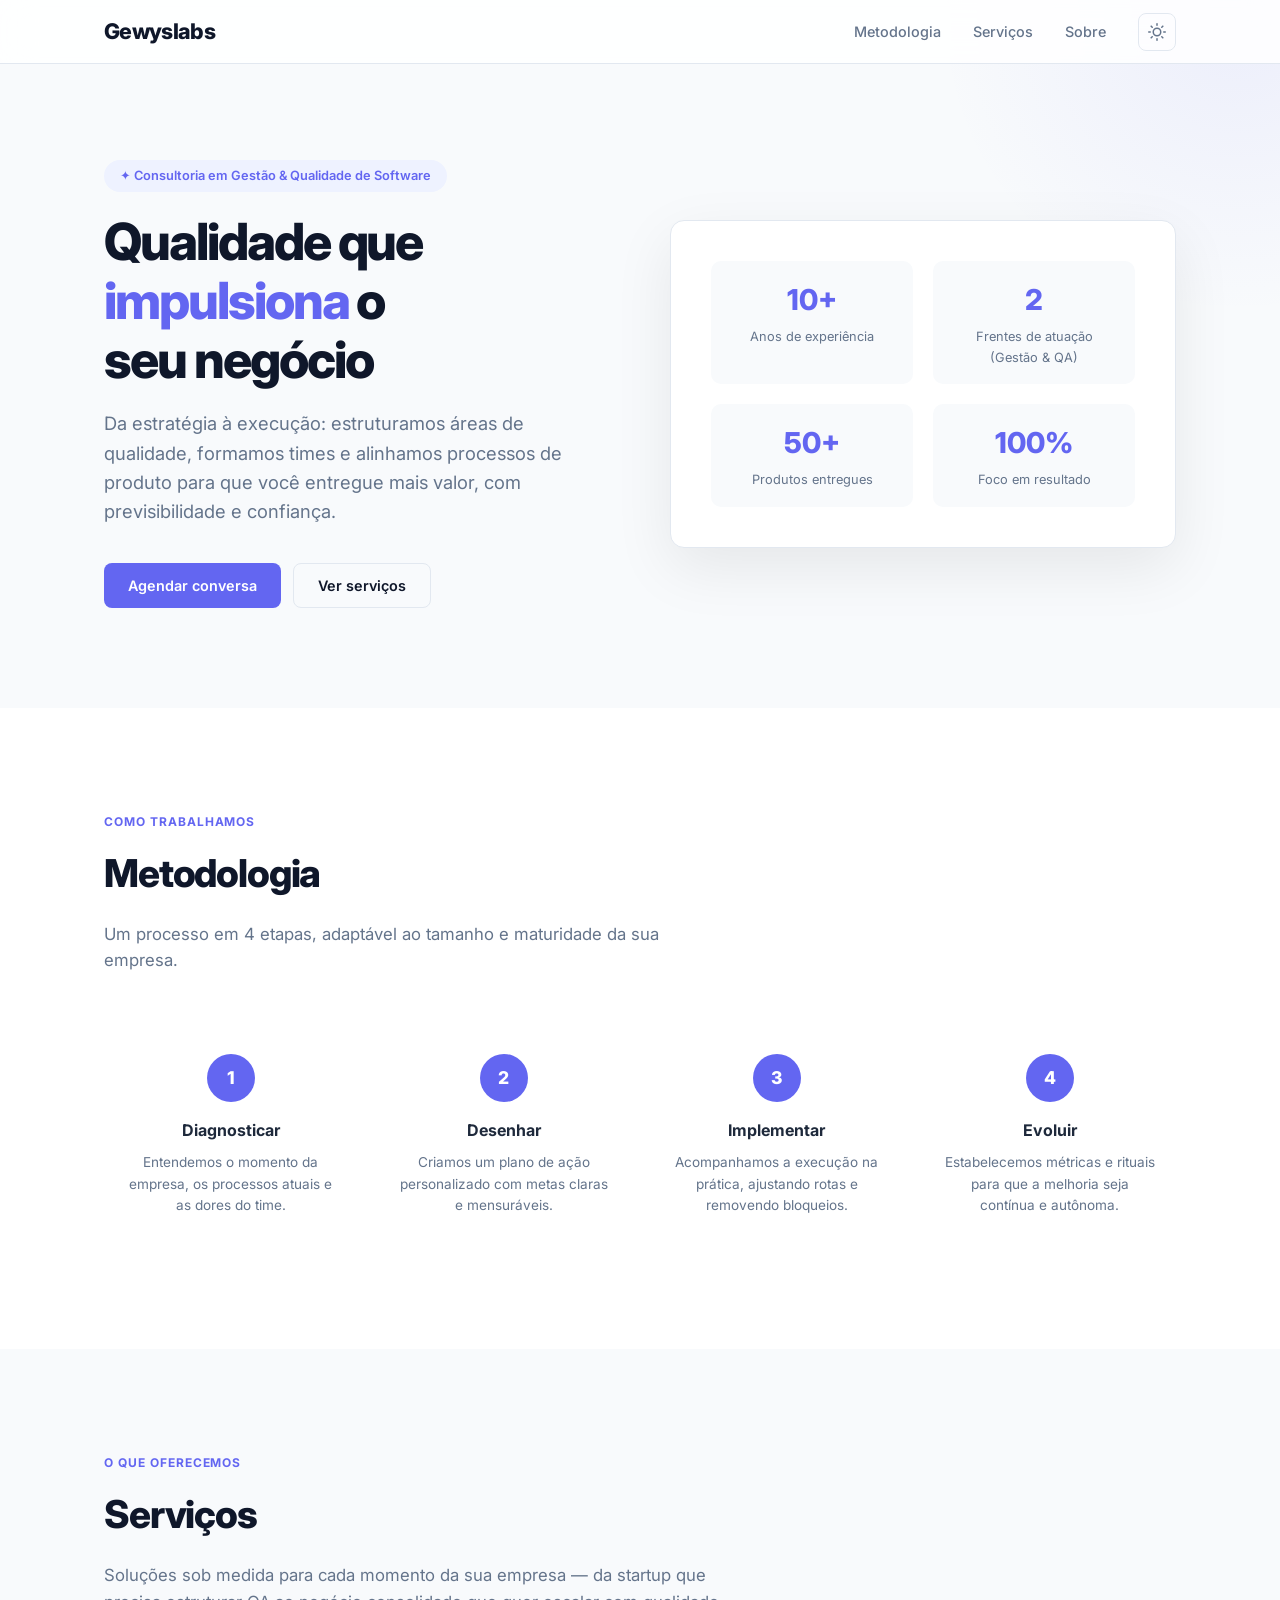
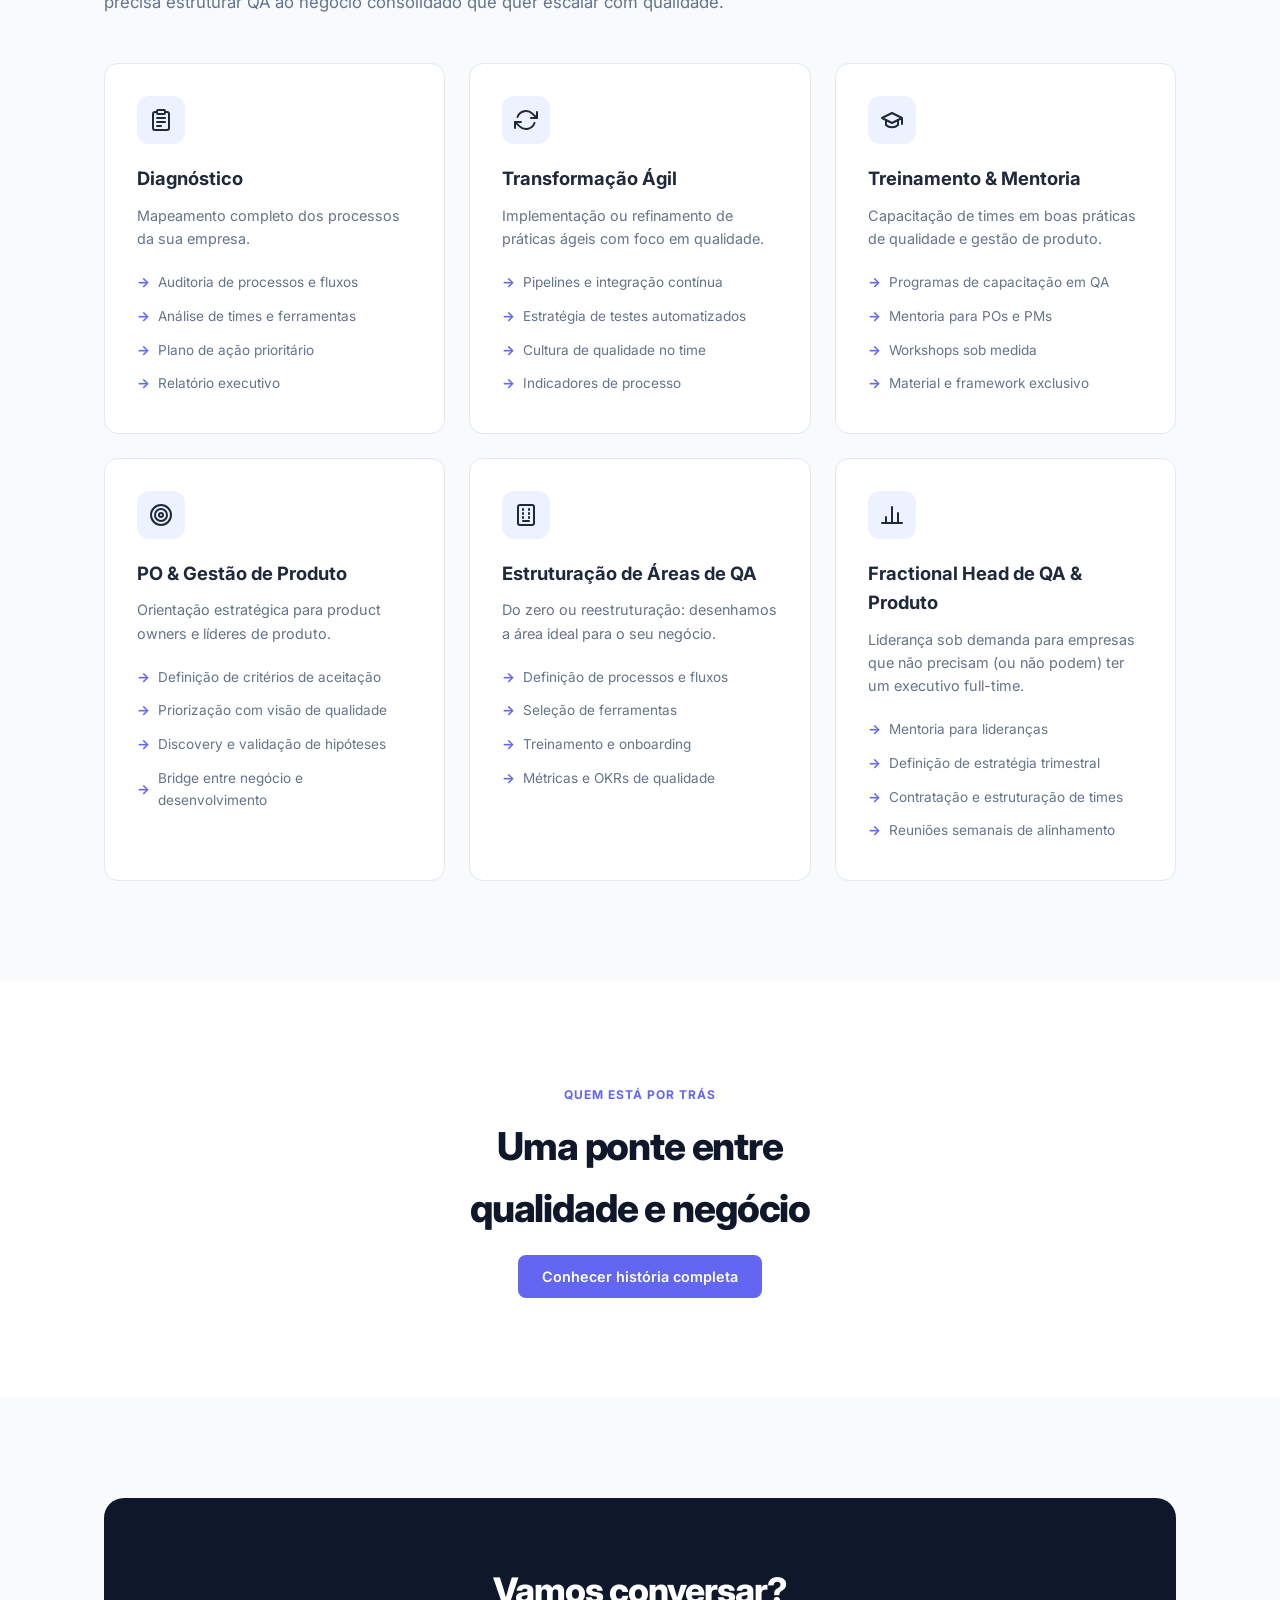
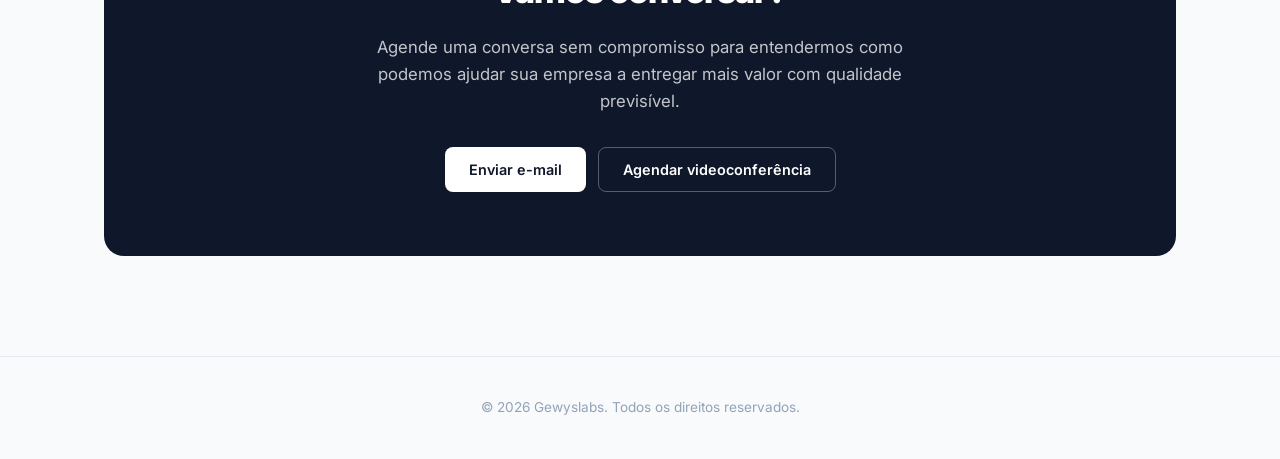
==== commit a2bf5018: "♻️ refactor(site): extract styles to external css and add mobile nav - move all inline CSS to extern" ====
--- a/index.html
+++ b/index.html
@@ -4,490 +4,14 @@
   <meta charset="UTF-8" />
   <meta name="viewport" content="width=device-width, initial-scale=1.0" />
   <title>Gewyslabs — Consultoria em Gestão & Qualidade de Software</title>
+  <meta name="description" content="Consultoria em Gestão e Qualidade de Software. Estruturamos áreas de QA, formamos times e alinhamos processos de produto para entregar mais valor com previsibilidade e confiança." />
+  <meta property="og:title" content="Gewyslabs — Consultoria em Gestão & Qualidade de Software" />
+  <meta property="og:description" content="Da estratégia à execução: estruturamos áreas de qualidade, formamos times e alinhamos processos de produto para você entregar mais valor, com previsibilidade e confiança." />
+  <meta property="og:type" content="website" />
+  <meta property="og:url" content="https://gewyslabs.com" />
   <link rel="preconnect" href="https://fonts.googleapis.com" />
   <link href="https://fonts.googleapis.com/css2?family=Inter:wght@400;500;600;700;800&display=swap" rel="stylesheet" />
-  <style>
-    * { margin: 0; padding: 0; box-sizing: border-box; }
-
-    :root {
-      --bg: #f8fafc;
-      --surface: #ffffff;
-      --primary: #0f172a;
-      --primary-light: #1e293b;
-      --accent: #6366f1;
-      --accent-hover: #4f46e5;
-      --accent-soft: #eef2ff;
-      --text: #1e293b;
-      --text-muted: #64748b;
-      --text-light: #94a3b8;
-      --border: #e2e8f0;
-      --radius: 14px;
-      --shadow: 0 4px 24px rgba(0,0,0,0.06);
-      --shadow-lg: 0 20px 60px rgba(0,0,0,0.08);
-      --transition: 0.25s cubic-bezier(0.4, 0, 0.2, 1);
-      --nav-bg: rgba(255,255,255,0.85);
-      --hero-glow: rgba(99,102,241,0.08);
-      --stat-bg: var(--bg);
-    }
-
-    [data-theme="dark"] {
-      --bg: #0b0f19;
-      --surface: #131a2b;
-      --primary: #f1f5f9;
-      --primary-light: #e2e8f0;
-      --accent: #818cf8;
-      --accent-hover: #6366f1;
-      --accent-soft: #1e1f4b;
-      --text: #e2e8f0;
-      --text-muted: #94a3b8;
-      --text-light: #64748b;
-      --border: #1e293b;
-      --shadow: 0 4px 24px rgba(0,0,0,0.3);
-      --shadow-lg: 0 20px 60px rgba(0,0,0,0.4);
-      --nav-bg: rgba(11,15,25,0.9);
-      --hero-glow: rgba(129,140,248,0.12);
-      --stat-bg: #0b0f19;
-    }
-
-    html { scroll-behavior: smooth; }
-
-    body {
-      font-family: 'Inter', -apple-system, system-ui, sans-serif;
-      background: var(--bg);
-      color: var(--text);
-      line-height: 1.6;
-      transition: background var(--transition), color var(--transition);
-    }
-
-    .container {
-      max-width: 1120px;
-      margin: 0 auto;
-      padding: 0 24px;
-    }
-
-    /* NAV */
-    nav {
-      position: fixed;
-      top: 0; left: 0; right: 0;
-      background: var(--nav-bg);
-      backdrop-filter: blur(16px);
-      border-bottom: 1px solid var(--border);
-      z-index: 100;
-      height: 64px;
-      display: flex;
-      align-items: center;
-    }
-
-    nav .container {
-      display: flex;
-      align-items: center;
-      justify-content: space-between;
-      width: 100%;
-    }
-
-    .logo {
-      font-size: 1.35rem;
-      font-weight: 800;
-      color: var(--primary);
-      letter-spacing: -0.03em;
-    }
-
-
-    .nav-links { display: flex; gap: 32px; align-items: center; }
-    .nav-links a {
-      text-decoration: none;
-      color: var(--text-muted);
-      font-size: 0.9rem;
-      font-weight: 500;
-      transition: color var(--transition);
-    }
-    .nav-links a:hover { color: var(--primary); }
-
-    .btn {
-      display: inline-flex;
-      align-items: center;
-      gap: 8px;
-      padding: 10px 24px;
-      border-radius: 8px;
-      font-weight: 600;
-      font-size: 0.9rem;
-      text-decoration: none;
-      cursor: pointer;
-      border: none;
-      transition: all var(--transition);
-    }
-
-    .btn-primary {
-      background: var(--accent);
-      color: #fff;
-    }
-    .btn-primary:hover {
-      background: var(--accent-hover);
-      transform: translateY(-1px);
-      box-shadow: 0 8px 24px color-mix(in srgb, var(--accent) 35%, transparent);
-    }
-
-    .btn-outline {
-      background: transparent;
-      color: var(--primary);
-      border: 1.5px solid var(--border);
-    }
-    .btn-outline:hover {
-      border-color: var(--accent);
-      color: var(--accent);
-    }
-
-    /* HERO */
-    .hero {
-      padding: 160px 0 100px;
-      position: relative;
-      overflow: hidden;
-    }
-
-    .hero::before {
-      content: '';
-      position: absolute;
-      top: -40%;
-      right: -20%;
-      width: 600px;
-      height: 600px;
-      background: radial-gradient(circle, var(--hero-glow) 0%, transparent 70%);
-      pointer-events: none;
-    }
-
-    .hero .container {
-      position: relative;
-      display: grid;
-      grid-template-columns: 1fr 1fr;
-      gap: 60px;
-      align-items: center;
-    }
-
-    .hero-badge {
-      display: inline-flex;
-      align-items: center;
-      gap: 8px;
-      background: var(--accent-soft);
-      color: var(--accent);
-      padding: 6px 16px;
-      border-radius: 100px;
-      font-size: 0.8rem;
-      font-weight: 600;
-      margin-bottom: 20px;
-    }
-
-    .hero h1 {
-      font-size: 3.2rem;
-      font-weight: 800;
-      line-height: 1.15;
-      letter-spacing: -0.04em;
-      color: var(--primary);
-      margin-bottom: 20px;
-    }
-
-    .hero h1 span {
-      color: var(--accent);
-      position: relative;
-    }
-
-    .hero p {
-      font-size: 1.15rem;
-      color: var(--text-muted);
-      max-width: 520px;
-      margin-bottom: 36px;
-    }
-
-    .hero-actions {
-      display: flex;
-      gap: 12px;
-      flex-wrap: wrap;
-    }
-
-    .hero-visual {
-      display: flex;
-      justify-content: center;
-      align-items: center;
-    }
-
-    .hero-card {
-      background: var(--surface);
-      border-radius: var(--radius);
-      padding: 40px;
-      box-shadow: var(--shadow-lg);
-      border: 1px solid var(--border);
-      width: 100%;
-    }
-
-    .hero-stats {
-      display: grid;
-      grid-template-columns: 1fr 1fr;
-      gap: 20px;
-    }
-
-    .stat-item {
-      text-align: center;
-      padding: 16px;
-      border-radius: 10px;
-      background: var(--stat-bg);
-    }
-
-    .stat-number {
-      font-size: 1.8rem;
-      font-weight: 800;
-      color: var(--accent);
-    }
-
-    .stat-label {
-      font-size: 0.8rem;
-      color: var(--text-muted);
-      margin-top: 4px;
-    }
-
-    /* SECTION */
-    section { padding: 100px 0; }
-
-    .section-tag {
-      display: inline-block;
-      font-size: 0.75rem;
-      font-weight: 700;
-      text-transform: uppercase;
-      letter-spacing: 0.08em;
-      color: var(--accent);
-      margin-bottom: 12px;
-    }
-
-    .section-title {
-      font-size: 2.4rem;
-      font-weight: 800;
-      letter-spacing: -0.03em;
-      color: var(--primary);
-      margin-bottom: 16px;
-    }
-
-    .section-sub {
-      font-size: 1.05rem;
-      color: var(--text-muted);
-      max-width: 620px;
-    }
-
-    /* ABOUT */
-    #sobre {
-      background: var(--surface);
-      text-align: center;
-    }
-
-    /* SERVICES */
-    .services-grid {
-      display: grid;
-      grid-template-columns: repeat(3, 1fr);
-      gap: 24px;
-      margin-top: 48px;
-    }
-
-    .service-card {
-      background: var(--surface);
-      border-radius: var(--radius);
-      padding: 32px;
-      border: 1px solid var(--border);
-      transition: all var(--transition);
-    }
-
-    .service-card:hover {
-      transform: translateY(-4px);
-      box-shadow: var(--shadow-lg);
-      border-color: var(--accent);
-    }
-
-    .service-icon {
-      width: 48px;
-      height: 48px;
-      border-radius: 12px;
-      background: var(--accent-soft);
-      display: flex;
-      align-items: center;
-      justify-content: center;
-      margin-bottom: 20px;
-      font-size: 1.3rem;
-    }
-
-    .service-card h3 {
-      font-size: 1.15rem;
-      font-weight: 700;
-      margin-bottom: 10px;
-    }
-
-    .service-card p {
-      font-size: 0.9rem;
-      color: var(--text-muted);
-      margin-bottom: 16px;
-    }
-
-    .service-list {
-      list-style: none;
-    }
-
-    .service-list li {
-      font-size: 0.85rem;
-      color: var(--text-muted);
-      padding: 6px 0;
-      display: flex;
-      align-items: center;
-      gap: 8px;
-    }
-
-    .service-list li::before {
-      content: '→';
-      color: var(--accent);
-      font-weight: 700;
-    }
-
-    /* METHODOLOGY */
-    #metodologia {
-      background: var(--surface);
-    }
-
-    .methods-grid {
-      display: grid;
-      grid-template-columns: repeat(4, 1fr);
-      gap: 20px;
-      margin-top: 48px;
-    }
-
-    .method-step {
-      text-align: center;
-      padding: 32px 20px;
-    }
-
-    .method-number {
-      width: 48px;
-      height: 48px;
-      border-radius: 50%;
-      background: var(--accent);
-      color: #fff;
-      display: flex;
-      align-items: center;
-      justify-content: center;
-      font-weight: 800;
-      font-size: 1.1rem;
-      margin: 0 auto 16px;
-    }
-
-    .method-step h4 {
-      font-weight: 700;
-      margin-bottom: 8px;
-      font-size: 1rem;
-    }
-
-    .method-step p {
-      font-size: 0.85rem;
-      color: var(--text-muted);
-    }
-
-    /* CTA */
-    #contato {
-      text-align: center;
-    }
-
-    .cta-box {
-      background: var(--primary);
-      border-radius: 20px;
-      padding: 64px 48px;
-      color: #fff;
-    }
-
-    .cta-box h2 {
-      font-size: 2.2rem;
-      font-weight: 800;
-      letter-spacing: -0.03em;
-      margin-bottom: 16px;
-    }
-
-    .cta-box p {
-      opacity: 0.75;
-      font-size: 1.05rem;
-      max-width: 540px;
-      margin: 0 auto 32px;
-    }
-
-    .cta-box .btn-primary {
-      background: #fff;
-      color: var(--primary);
-    }
-    .cta-box .btn-primary:hover {
-      background: #e2e8f0;
-      box-shadow: 0 8px 24px rgba(0,0,0,0.2);
-    }
-
-    /* FOOTER */
-    footer {
-      padding: 40px 0;
-      border-top: 1px solid var(--border);
-      text-align: center;
-    }
-
-    footer p {
-      font-size: 0.85rem;
-      color: var(--text-light);
-    }
-
-    /* THEME TOGGLE */
-    .theme-toggle {
-      background: none;
-      border: 1.5px solid var(--border);
-      border-radius: 8px;
-      width: 38px;
-      height: 38px;
-      display: flex;
-      align-items: center;
-      justify-content: center;
-      cursor: pointer;
-      transition: all var(--transition);
-      color: var(--text-muted);
-      font-size: 1.1rem;
-      padding: 0;
-      line-height: 1;
-    }
-    .theme-toggle:hover {
-      border-color: var(--accent);
-      color: var(--accent);
-      background: var(--accent-soft);
-    }
-    .theme-toggle .icon-sun,
-    [data-theme="dark"] .theme-toggle .icon-moon {
-      display: inline;
-    }
-    .theme-toggle .icon-moon,
-    [data-theme="dark"] .theme-toggle .icon-sun {
-      display: none;
-    }
-
-    /* RESPONSIVE */
-    @media (max-width: 1024px) {
-      .hero .container { grid-template-columns: 1fr; gap: 40px; }
-      .hero h1 { font-size: 2.6rem; }
-      .hero-visual { order: -1; }
-      .services-grid { grid-template-columns: 1fr 1fr; }
-      .methods-grid { grid-template-columns: repeat(2, 1fr); }
-    }
-
-    @media (max-width: 768px) {
-      .hero { padding: 130px 0 60px; }
-      .hero h1 { font-size: 2rem; }
-      .hero p { font-size: 1rem; }
-      .section-title { font-size: 1.8rem; }
-
-      .services-grid { grid-template-columns: 1fr; }
-      .methods-grid { grid-template-columns: 1fr 1fr; gap: 0; }
-      .cta-box { padding: 40px 24px; }
-      .cta-box h2 { font-size: 1.6rem; }
-      .nav-links { display: none; }
-      .hero-stats { grid-template-columns: 1fr 1fr; }
-    }
-
-    @media (max-width: 480px) {
-      .methods-grid { grid-template-columns: 1fr; }
-    }
-  </style>
+  <link rel="stylesheet" href="styles.css" />
 </head>
 <body>
 
@@ -495,14 +19,30 @@
   <nav>
     <div class="container">
       <div class="logo">Gewyslabs</div>
-      <div class="nav-links">
+      <button class="hamburger" id="hamburger" aria-label="Abrir menu" aria-expanded="false">
+        <span></span>
+        <span></span>
+        <span></span>
+      </button>
+      <div class="nav-links" id="navLinks">
         <a href="#metodologia">Metodologia</a>
         <a href="#servicos">Serviços</a>
         <a href="sobre.html">Sobre</a>
-      <!-- <a href="#contato" class="btn btn-primary">Agendar conversa</a> -->
         <button class="theme-toggle" id="themeToggle" aria-label="Alternar tema">
-          <span class="icon-sun">☀️</span>
-          <span class="icon-moon">🌙</span>
+          <svg class="icon-sun" width="18" height="18" viewBox="0 0 24 24" fill="none" stroke="currentColor" stroke-width="2" stroke-linecap="round" stroke-linejoin="round" aria-hidden="true">
+            <circle cx="12" cy="12" r="5"/>
+            <line x1="12" y1="1" x2="12" y2="3"/>
+            <line x1="12" y1="21" x2="12" y2="23"/>
+            <line x1="4.22" y1="4.22" x2="5.64" y2="5.64"/>
+            <line x1="18.36" y1="18.36" x2="19.78" y2="19.78"/>
+            <line x1="1" y1="12" x2="3" y2="12"/>
+            <line x1="21" y1="12" x2="23" y2="12"/>
+            <line x1="4.22" y1="19.78" x2="5.64" y2="18.36"/>
+            <line x1="18.36" y1="5.64" x2="19.78" y2="4.22"/>
+          </svg>
+          <svg class="icon-moon" width="18" height="18" viewBox="0 0 24 24" fill="none" stroke="currentColor" stroke-width="2" stroke-linecap="round" stroke-linejoin="round" aria-hidden="true">
+            <path d="M21 12.79A9 9 0 1 1 11.21 3 7 7 0 0 0 21 12.79z"/>
+          </svg>
         </button>
       </div>
     </div>
@@ -600,7 +140,15 @@
       <div class="services-grid">
 
         <div class="service-card">
-          <div class="service-icon">📋</div>
+          <div class="service-icon">
+            <svg width="24" height="24" viewBox="0 0 24 24" fill="none" stroke="currentColor" stroke-width="2" stroke-linecap="round" stroke-linejoin="round" aria-hidden="true">
+              <path d="M16 4h2a2 2 0 0 1 2 2v14a2 2 0 0 1-2 2H6a2 2 0 0 1-2-2V6a2 2 0 0 1 2-2h2"/>
+              <rect x="8" y="2" width="8" height="4" rx="1" ry="1"/>
+              <line x1="8" y1="10" x2="16" y2="10"/>
+              <line x1="8" y1="14" x2="16" y2="14"/>
+              <line x1="8" y1="18" x2="12" y2="18"/>
+            </svg>
+          </div>
           <h3>Diagnóstico</h3>
           <p>Mapeamento completo dos processos da sua empresa.</p>
           <ul class="service-list">
@@ -612,7 +160,13 @@
         </div>
 
         <div class="service-card">
-          <div class="service-icon">🔄</div>
+          <div class="service-icon">
+            <svg width="24" height="24" viewBox="0 0 24 24" fill="none" stroke="currentColor" stroke-width="2" stroke-linecap="round" stroke-linejoin="round" aria-hidden="true">
+              <polyline points="23 4 23 10 17 10"/>
+              <polyline points="1 20 1 14 7 14"/>
+              <path d="M3.51 9a9 9 0 0 1 14.85-3.36L23 10M1 14l4.64 4.36A9 9 0 0 0 20.49 15"/>
+            </svg>
+          </div>
           <h3>Transformação Ágil</h3>
           <p>Implementação ou refinamento de práticas ágeis com foco em qualidade.</p>
           <ul class="service-list">
@@ -624,7 +178,12 @@
         </div>
 
         <div class="service-card">
-          <div class="service-icon">🎓</div>
+          <div class="service-icon">
+            <svg width="24" height="24" viewBox="0 0 24 24" fill="none" stroke="currentColor" stroke-width="2" stroke-linecap="round" stroke-linejoin="round" aria-hidden="true">
+              <path d="M22 10v6M2 10l10-5 10 5-10 5z"/>
+              <path d="M6 12v5c3 3 9 3 12 0v-5"/>
+            </svg>
+          </div>
           <h3>Treinamento & Mentoria</h3>
           <p>Capacitação de times em boas práticas de qualidade e gestão de produto.</p>
           <ul class="service-list">
@@ -636,7 +195,13 @@
         </div>
 
         <div class="service-card">
-          <div class="service-icon">🎯</div>
+          <div class="service-icon">
+            <svg width="24" height="24" viewBox="0 0 24 24" fill="none" stroke="currentColor" stroke-width="2" stroke-linecap="round" stroke-linejoin="round" aria-hidden="true">
+              <circle cx="12" cy="12" r="10"/>
+              <circle cx="12" cy="12" r="6"/>
+              <circle cx="12" cy="12" r="2"/>
+            </svg>
+          </div>
           <h3>PO & Gestão de Produto</h3>
           <p>Orientação estratégica para product owners e líderes de produto.</p>
           <ul class="service-list">
@@ -648,7 +213,18 @@
         </div>
 
         <div class="service-card">
-          <div class="service-icon">🏗️</div>
+          <div class="service-icon">
+            <svg width="24" height="24" viewBox="0 0 24 24" fill="none" stroke="currentColor" stroke-width="2" stroke-linecap="round" stroke-linejoin="round" aria-hidden="true">
+              <rect x="4" y="2" width="16" height="20" rx="2" ry="2"/>
+              <line x1="9" y1="6" x2="9" y2="7"/>
+              <line x1="15" y1="6" x2="15" y2="7"/>
+              <line x1="9" y1="10" x2="9" y2="11"/>
+              <line x1="15" y1="10" x2="15" y2="11"/>
+              <line x1="9" y1="14" x2="9" y2="15"/>
+              <line x1="15" y1="14" x2="15" y2="15"/>
+              <line x1="9" y1="18" x2="15" y2="18"/>
+            </svg>
+          </div>
           <h3>Estruturação de Áreas de QA</h3>
           <p>Do zero ou reestruturação: desenhamos a área ideal para o seu negócio.</p>
           <ul class="service-list">
@@ -660,7 +236,14 @@
         </div>
 
         <div class="service-card">
-          <div class="service-icon">📊</div>
+          <div class="service-icon">
+            <svg width="24" height="24" viewBox="0 0 24 24" fill="none" stroke="currentColor" stroke-width="2" stroke-linecap="round" stroke-linejoin="round" aria-hidden="true">
+              <line x1="18" y1="20" x2="18" y2="10"/>
+              <line x1="12" y1="20" x2="12" y2="4"/>
+              <line x1="6" y1="20" x2="6" y2="14"/>
+              <line x1="2" y1="20" x2="22" y2="20"/>
+            </svg>
+          </div>
           <h3>Fractional Head de QA & Produto</h3>
           <p>Liderança sob demanda para empresas que não precisam (ou não podem) ter um executivo full-time.</p>
           <ul class="service-list">
@@ -675,19 +258,13 @@
     </div>
   </section>
 
-
-
   <!-- SOBRE (PREVIEW) -->
   <section id="sobre">
     <div class="container">
       <div class="section-tag">Quem está por trás</div>
       <h2 class="section-title">Uma ponte entre<br />qualidade e negócio</h2>
-    <!--  <p class="section-sub" style="margin-bottom:32px;">
-        De testadora a estrategista: conheça a trajetória que une qualidade de
-        software e gestão de produtos para entregar resultados de negócio.
-      </p> -->
       <div style="text-align:center;">
-        <a href="sobre.html" class="btn btn-primary">Conhecer história completa →</a>
+        <a href="sobre.html" class="btn btn-primary">Conhecer história completa</a>
       </div>
     </div>
   </section>
@@ -701,9 +278,15 @@
           Agende uma conversa sem compromisso para entendermos como podemos
           ajudar sua empresa a entregar mais valor com qualidade previsível.
         </p>
-        <a href="mailto:gewisca@gmail.com" class="btn btn-primary">
-          ✉ gewisca@gmail.com
-        </a>
+        <div class="cta-actions">
+          <a href="mailto:gewisca@gmail.com?subject=Agendamento%20-%20Gewyslabs" class="btn btn-primary">
+            Enviar e-mail
+          </a>
+          <!-- Substitua o href abaixo pelo link da sua ferramenta de agendamento (Calendly, etc.) -->
+          <a href="#" class="btn btn-outline" target="_blank" rel="noopener">
+            Agendar videoconferência
+          </a>
+        </div>
       </div>
     </div>
   </section>
@@ -711,7 +294,7 @@
   <!-- FOOTER -->
   <footer>
     <div class="container">
-      <p>© 2026 Gewyslabs. Todos os direitos reservados.</p>
+      <p>&copy; 2026 Gewyslabs. Todos os direitos reservados.</p>
     </div>
   </footer>
 
@@ -729,6 +312,25 @@
       const next = current === 'dark' ? 'light' : 'dark';
       html.setAttribute('data-theme', next);
       localStorage.setItem('gewys-theme', next);
+    });
+
+    // Hamburger menu
+    const hamburger = document.getElementById('hamburger');
+    const navLinks = document.getElementById('navLinks');
+
+    hamburger.addEventListener('click', () => {
+      const active = navLinks.classList.toggle('active');
+      hamburger.classList.toggle('active');
+      hamburger.setAttribute('aria-expanded', active);
+    });
+
+    // Close menu on link click
+    navLinks.querySelectorAll('a').forEach(link => {
+      link.addEventListener('click', () => {
+        navLinks.classList.remove('active');
+        hamburger.classList.remove('active');
+        hamburger.setAttribute('aria-expanded', 'false');
+      });
     });
 
     // Smooth scroll
@@ -741,6 +343,15 @@
         }
       });
     });
+
+    // Close mobile menu on resize to desktop
+    window.addEventListener('resize', () => {
+      if (window.innerWidth > 768) {
+        navLinks.classList.remove('active');
+        hamburger.classList.remove('active');
+        hamburger.setAttribute('aria-expanded', 'false');
+      }
+    });
   </script>
 </body>
 </html>
--- a/styles.css
+++ b/styles.css
@@ -0,0 +1,575 @@
+* { margin: 0; padding: 0; box-sizing: border-box; }
+
+:root {
+  --bg: #f8fafc;
+  --surface: #ffffff;
+  --primary: #0f172a;
+  --primary-light: #1e293b;
+  --accent: #6366f1;
+  --accent-hover: #4f46e5;
+  --accent-soft: #eef2ff;
+  --text: #1e293b;
+  --text-muted: #64748b;
+  --text-light: #94a3b8;
+  --border: #e2e8f0;
+  --radius: 14px;
+  --shadow: 0 4px 24px rgba(0,0,0,0.06);
+  --shadow-lg: 0 20px 60px rgba(0,0,0,0.08);
+  --transition: 0.25s cubic-bezier(0.4, 0, 0.2, 1);
+  --nav-bg: rgba(255,255,255,0.85);
+  --hero-glow: rgba(99,102,241,0.08);
+  --stat-bg: var(--bg);
+}
+
+[data-theme="dark"] {
+  --bg: #0b0f19;
+  --surface: #131a2b;
+  --primary: #f1f5f9;
+  --primary-light: #e2e8f0;
+  --accent: #818cf8;
+  --accent-hover: #6366f1;
+  --accent-soft: #1e1f4b;
+  --text: #e2e8f0;
+  --text-muted: #94a3b8;
+  --text-light: #64748b;
+  --border: #1e293b;
+  --shadow: 0 4px 24px rgba(0,0,0,0.3);
+  --shadow-lg: 0 20px 60px rgba(0,0,0,0.4);
+  --nav-bg: rgba(11,15,25,0.9);
+  --hero-glow: rgba(129,140,248,0.12);
+  --stat-bg: #0b0f19;
+}
+
+html { scroll-behavior: smooth; }
+
+body {
+  font-family: 'Inter', -apple-system, system-ui, sans-serif;
+  background: var(--bg);
+  color: var(--text);
+  line-height: 1.6;
+  transition: background var(--transition), color var(--transition);
+}
+
+.container {
+  max-width: 1120px;
+  margin: 0 auto;
+  padding: 0 24px;
+}
+
+/* NAV */
+nav {
+  position: fixed;
+  top: 0; left: 0; right: 0;
+  background: var(--nav-bg);
+  backdrop-filter: blur(16px);
+  -webkit-backdrop-filter: blur(16px);
+  border-bottom: 1px solid var(--border);
+  z-index: 100;
+  height: 64px;
+  display: flex;
+  align-items: center;
+}
+
+nav .container {
+  display: flex;
+  align-items: center;
+  justify-content: space-between;
+  width: 100%;
+}
+
+.logo {
+  font-size: 1.35rem;
+  font-weight: 800;
+  color: var(--primary);
+  letter-spacing: -0.03em;
+}
+
+.nav-links {
+  display: flex;
+  gap: 32px;
+  align-items: center;
+  transition: all var(--transition);
+}
+
+.nav-links a {
+  text-decoration: none;
+  color: var(--text-muted);
+  font-size: 0.9rem;
+  font-weight: 500;
+  transition: color var(--transition);
+}
+.nav-links a:hover { color: var(--primary); }
+
+/* HAMBURGER */
+.hamburger {
+  display: none;
+  background: none;
+  border: 1.5px solid var(--border);
+  border-radius: 8px;
+  width: 38px;
+  height: 38px;
+  cursor: pointer;
+  padding: 9px 7px;
+  flex-direction: column;
+  justify-content: center;
+  gap: 5px;
+  transition: all var(--transition);
+}
+
+.hamburger span {
+  display: block;
+  height: 2px;
+  background: var(--text);
+  border-radius: 2px;
+  transition: all var(--transition);
+}
+
+.hamburger:hover {
+  border-color: var(--accent);
+}
+
+.hamburger.active span:nth-child(1) {
+  transform: rotate(45deg) translate(5px, 5px);
+}
+.hamburger.active span:nth-child(2) {
+  opacity: 0;
+}
+.hamburger.active span:nth-child(3) {
+  transform: rotate(-45deg) translate(5px, -5px);
+}
+
+.btn {
+  display: inline-flex;
+  align-items: center;
+  gap: 8px;
+  padding: 10px 24px;
+  border-radius: 8px;
+  font-weight: 600;
+  font-size: 0.9rem;
+  text-decoration: none;
+  cursor: pointer;
+  border: none;
+  transition: all var(--transition);
+}
+
+.btn-primary {
+  background: var(--accent);
+  color: #fff;
+}
+.btn-primary:hover {
+  background: var(--accent-hover);
+  transform: translateY(-1px);
+  box-shadow: 0 8px 24px color-mix(in srgb, var(--accent) 35%, transparent);
+}
+
+.btn-outline {
+  background: transparent;
+  color: var(--primary);
+  border: 1.5px solid var(--border);
+}
+.btn-outline:hover {
+  border-color: var(--accent);
+  color: var(--accent);
+}
+
+/* HERO */
+.hero {
+  padding: 160px 0 100px;
+  position: relative;
+  overflow: hidden;
+}
+
+.hero::before {
+  content: '';
+  position: absolute;
+  top: -40%;
+  right: -20%;
+  width: 600px;
+  height: 600px;
+  background: radial-gradient(circle, var(--hero-glow) 0%, transparent 70%);
+  pointer-events: none;
+}
+
+.hero .container {
+  position: relative;
+  display: grid;
+  grid-template-columns: 1fr 1fr;
+  gap: 60px;
+  align-items: center;
+}
+
+.hero-badge {
+  display: inline-flex;
+  align-items: center;
+  gap: 8px;
+  background: var(--accent-soft);
+  color: var(--accent);
+  padding: 6px 16px;
+  border-radius: 100px;
+  font-size: 0.8rem;
+  font-weight: 600;
+  margin-bottom: 20px;
+}
+
+.hero h1 {
+  font-size: 3.2rem;
+  font-weight: 800;
+  line-height: 1.15;
+  letter-spacing: -0.04em;
+  color: var(--primary);
+  margin-bottom: 20px;
+}
+
+.hero h1 span {
+  color: var(--accent);
+  position: relative;
+}
+
+.hero p {
+  font-size: 1.15rem;
+  color: var(--text-muted);
+  max-width: 520px;
+  margin-bottom: 36px;
+}
+
+.hero-actions {
+  display: flex;
+  gap: 12px;
+  flex-wrap: wrap;
+}
+
+.hero-visual {
+  display: flex;
+  justify-content: center;
+  align-items: center;
+}
+
+.hero-card {
+  background: var(--surface);
+  border-radius: var(--radius);
+  padding: 40px;
+  box-shadow: var(--shadow-lg);
+  border: 1px solid var(--border);
+  width: 100%;
+}
+
+.hero-stats {
+  display: grid;
+  grid-template-columns: 1fr 1fr;
+  gap: 20px;
+}
+
+.stat-item {
+  text-align: center;
+  padding: 16px;
+  border-radius: 10px;
+  background: var(--stat-bg);
+}
+
+.stat-number {
+  font-size: 1.8rem;
+  font-weight: 800;
+  color: var(--accent);
+}
+
+.stat-label {
+  font-size: 0.8rem;
+  color: var(--text-muted);
+  margin-top: 4px;
+}
+
+/* SECTION */
+section { padding: 100px 0; }
+
+.section-tag {
+  display: inline-block;
+  font-size: 0.75rem;
+  font-weight: 700;
+  text-transform: uppercase;
+  letter-spacing: 0.08em;
+  color: var(--accent);
+  margin-bottom: 12px;
+}
+
+.section-title {
+  font-size: 2.4rem;
+  font-weight: 800;
+  letter-spacing: -0.03em;
+  color: var(--primary);
+  margin-bottom: 16px;
+}
+
+.section-sub {
+  font-size: 1.05rem;
+  color: var(--text-muted);
+  max-width: 620px;
+}
+
+/* ABOUT */
+#sobre {
+  background: var(--surface);
+  text-align: center;
+}
+
+/* SERVICES */
+.services-grid {
+  display: grid;
+  grid-template-columns: repeat(3, 1fr);
+  gap: 24px;
+  margin-top: 48px;
+}
+
+.service-card {
+  background: var(--surface);
+  border-radius: var(--radius);
+  padding: 32px;
+  border: 1px solid var(--border);
+  transition: all var(--transition);
+}
+
+.service-card:hover {
+  transform: translateY(-4px);
+  box-shadow: var(--shadow-lg);
+  border-color: var(--accent);
+}
+
+.service-icon {
+  width: 48px;
+  height: 48px;
+  border-radius: 12px;
+  background: var(--accent-soft);
+  display: flex;
+  align-items: center;
+  justify-content: center;
+  margin-bottom: 20px;
+}
+
+.service-icon svg {
+  width: 24px;
+  height: 24px;
+}
+
+.service-card h3 {
+  font-size: 1.15rem;
+  font-weight: 700;
+  margin-bottom: 10px;
+}
+
+.service-card p {
+  font-size: 0.9rem;
+  color: var(--text-muted);
+  margin-bottom: 16px;
+}
+
+.service-list {
+  list-style: none;
+}
+
+.service-list li {
+  font-size: 0.85rem;
+  color: var(--text-muted);
+  padding: 6px 0;
+  display: flex;
+  align-items: center;
+  gap: 8px;
+}
+
+.service-list li::before {
+  content: '→';
+  color: var(--accent);
+  font-weight: 700;
+}
+
+/* METHODOLOGY */
+#metodologia {
+  background: var(--surface);
+}
+
+.methods-grid {
+  display: grid;
+  grid-template-columns: repeat(4, 1fr);
+  gap: 20px;
+  margin-top: 48px;
+}
+
+.method-step {
+  text-align: center;
+  padding: 32px 20px;
+}
+
+.method-number {
+  width: 48px;
+  height: 48px;
+  border-radius: 50%;
+  background: var(--accent);
+  color: #fff;
+  display: flex;
+  align-items: center;
+  justify-content: center;
+  font-weight: 800;
+  font-size: 1.1rem;
+  margin: 0 auto 16px;
+}
+
+.method-step h4 {
+  font-weight: 700;
+  margin-bottom: 8px;
+  font-size: 1rem;
+}
+
+.method-step p {
+  font-size: 0.85rem;
+  color: var(--text-muted);
+}
+
+/* CTA */
+#contato {
+  text-align: center;
+}
+
+.cta-box {
+  background: var(--primary);
+  border-radius: 20px;
+  padding: 64px 48px;
+  color: #fff;
+}
+
+.cta-box h2 {
+  font-size: 2.2rem;
+  font-weight: 800;
+  letter-spacing: -0.03em;
+  margin-bottom: 16px;
+}
+
+.cta-box p {
+  opacity: 0.75;
+  font-size: 1.05rem;
+  max-width: 540px;
+  margin: 0 auto 32px;
+}
+
+.cta-box .btn-primary {
+  background: #fff;
+  color: var(--primary);
+}
+.cta-box .btn-primary:hover {
+  background: #e2e8f0;
+  box-shadow: 0 8px 24px rgba(0,0,0,0.2);
+}
+
+.cta-box .btn-outline {
+  color: #fff;
+  border-color: rgba(255,255,255,0.3);
+}
+.cta-box .btn-outline:hover {
+  border-color: #fff;
+  color: #fff;
+  background: rgba(255,255,255,0.1);
+}
+
+.cta-actions {
+  display: flex;
+  gap: 12px;
+  justify-content: center;
+  flex-wrap: wrap;
+}
+
+/* FOOTER */
+footer {
+  padding: 40px 0;
+  border-top: 1px solid var(--border);
+  text-align: center;
+}
+
+footer p {
+  font-size: 0.85rem;
+  color: var(--text-light);
+}
+
+/* THEME TOGGLE */
+.theme-toggle {
+  background: none;
+  border: 1.5px solid var(--border);
+  border-radius: 8px;
+  width: 38px;
+  height: 38px;
+  display: flex;
+  align-items: center;
+  justify-content: center;
+  cursor: pointer;
+  transition: all var(--transition);
+  color: var(--text-muted);
+  font-size: 1.1rem;
+  padding: 0;
+  line-height: 1;
+}
+.theme-toggle:hover {
+  border-color: var(--accent);
+  color: var(--accent);
+  background: var(--accent-soft);
+}
+.theme-toggle .icon-sun,
+[data-theme="dark"] .theme-toggle .icon-moon {
+  display: inline;
+}
+.theme-toggle .icon-moon,
+[data-theme="dark"] .theme-toggle .icon-sun {
+  display: none;
+}
+
+.theme-toggle svg {
+  width: 18px;
+  height: 18px;
+}
+
+/* RESPONSIVE */
+@media (max-width: 1024px) {
+  .hero .container { grid-template-columns: 1fr; gap: 40px; }
+  .hero h1 { font-size: 2.6rem; }
+  .hero-visual { order: -1; }
+  .services-grid { grid-template-columns: 1fr 1fr; }
+  .methods-grid { grid-template-columns: repeat(2, 1fr); }
+}
+
+@media (max-width: 768px) {
+  .hero { padding: 130px 0 60px; }
+  .hero h1 { font-size: 2rem; }
+  .hero p { font-size: 1rem; }
+  .section-title { font-size: 1.8rem; }
+
+  .services-grid { grid-template-columns: 1fr; }
+  .methods-grid { grid-template-columns: 1fr 1fr; gap: 0; }
+  .cta-box { padding: 40px 24px; }
+  .cta-box h2 { font-size: 1.6rem; }
+  .hero-stats { grid-template-columns: 1fr 1fr; }
+
+  .hamburger { display: flex; }
+
+  .nav-links {
+    position: fixed;
+    top: 64px;
+    left: 0;
+    right: 0;
+    background: var(--nav-bg);
+    backdrop-filter: blur(16px);
+    -webkit-backdrop-filter: blur(16px);
+    flex-direction: column;
+    padding: 24px;
+    gap: 16px;
+    border-bottom: 1px solid var(--border);
+    transform: translateY(-110%);
+    opacity: 0;
+    pointer-events: none;
+    box-shadow: var(--shadow-lg);
+  }
+
+  .nav-links.active {
+    transform: translateY(0);
+    opacity: 1;
+    pointer-events: all;
+  }
+}
+
+@media (max-width: 480px) {
+  .methods-grid { grid-template-columns: 1fr; }
+}
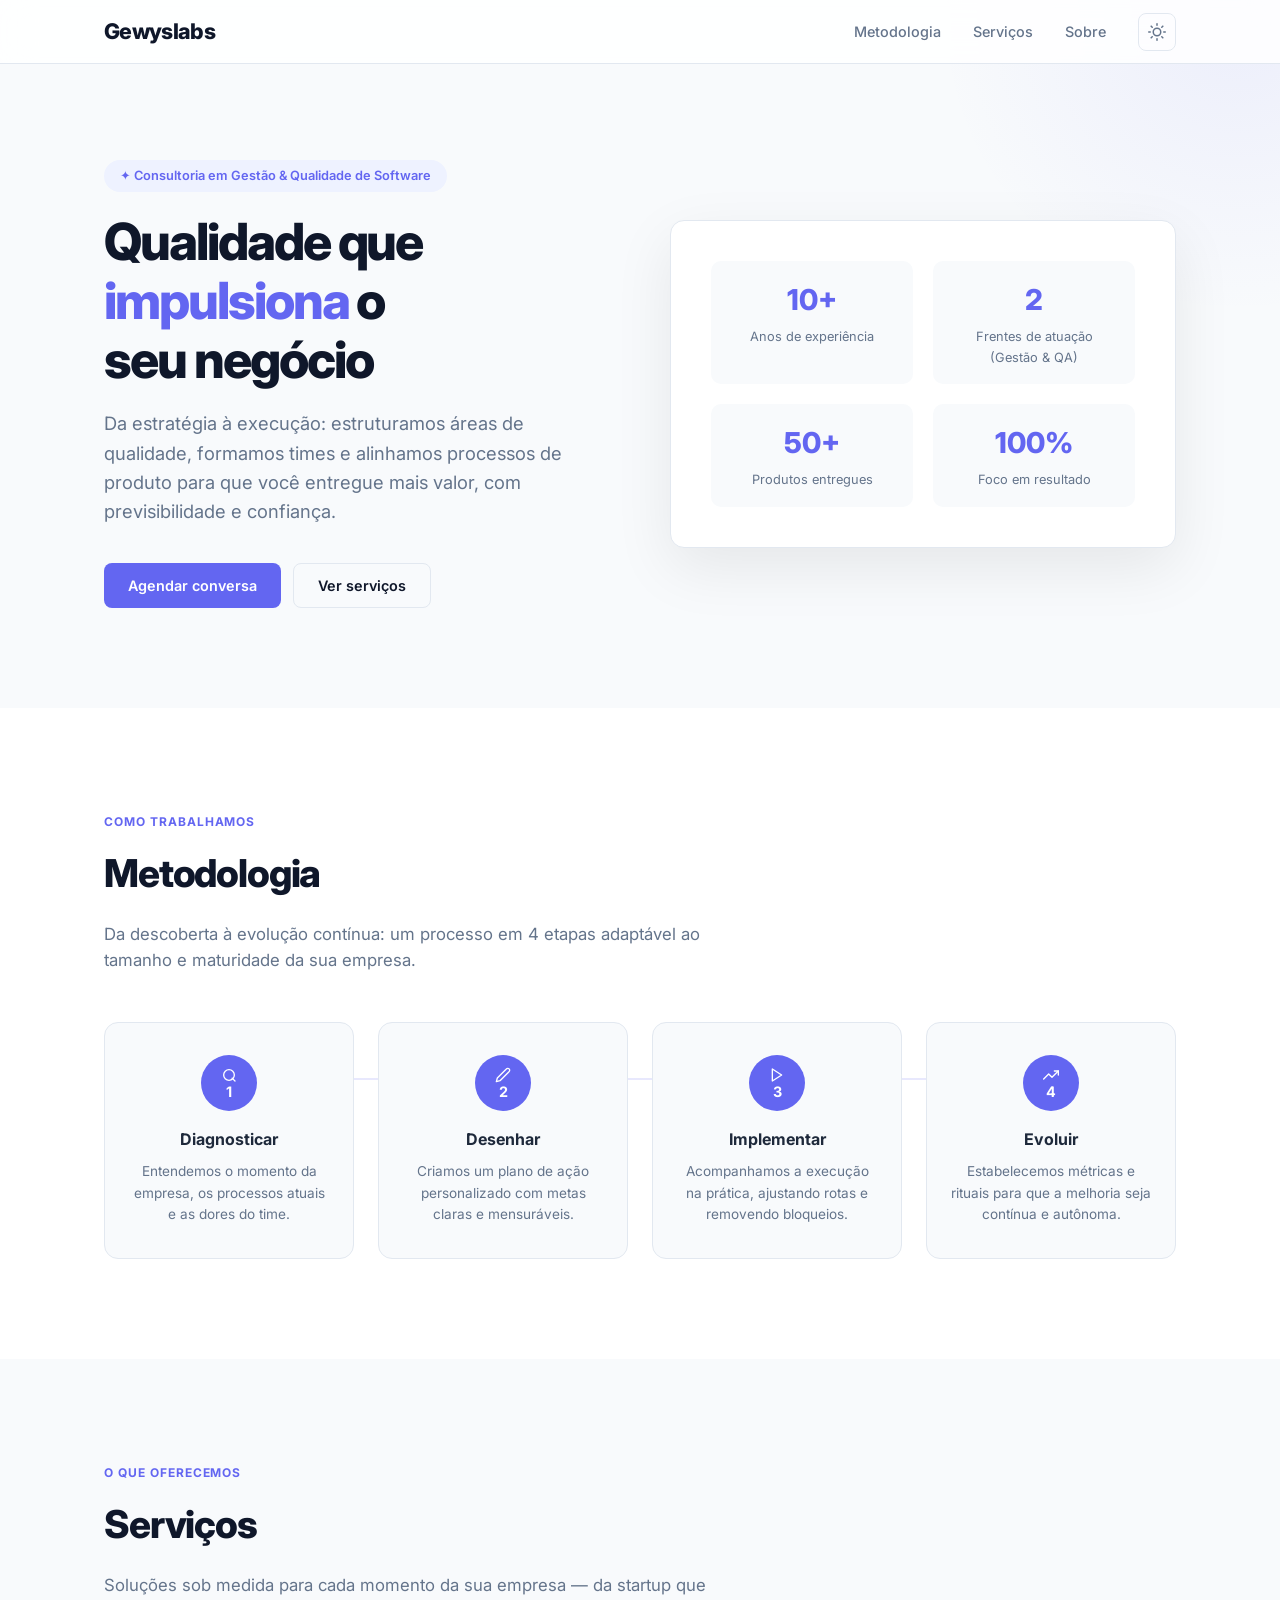
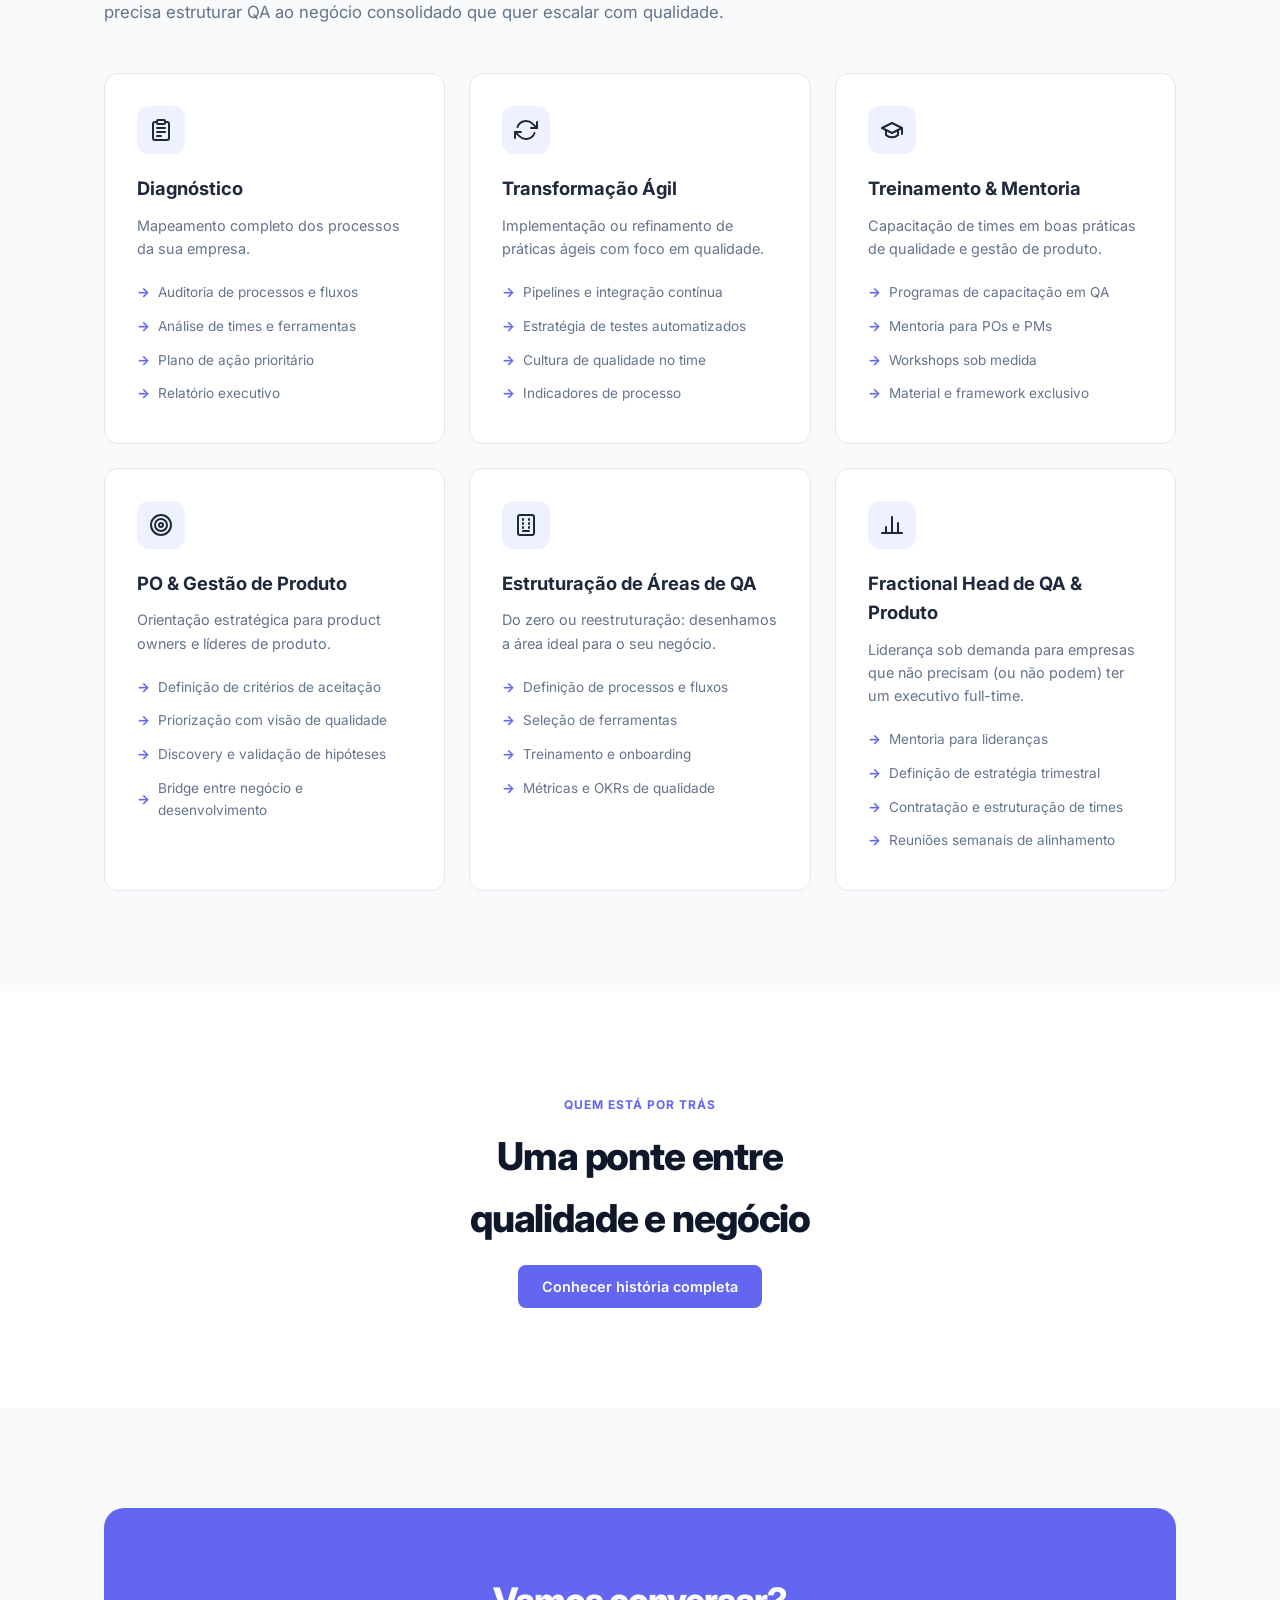
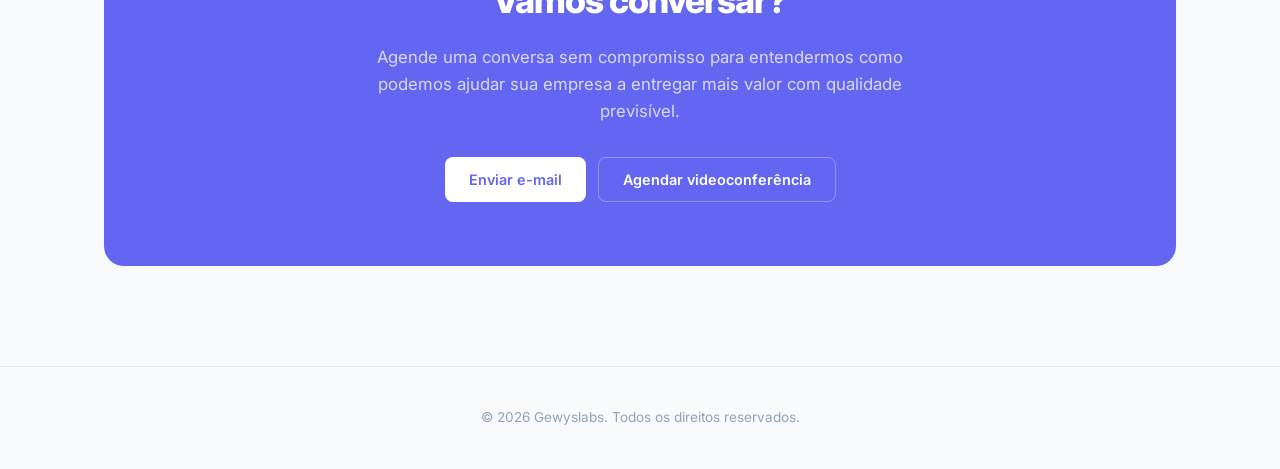
==== commit 30c88a99: "♻️ refactor(site): extract sobre css and redesign methodology - extract all inline CSS from sobre.ht" ====
--- a/index.html
+++ b/index.html
@@ -99,27 +99,47 @@
       <div class="section-tag">Como trabalhamos</div>
       <h2 class="section-title">Metodologia</h2>
       <p class="section-sub">
-        Um processo em 4 etapas, adaptável ao tamanho e maturidade da sua empresa.
+        Da descoberta à evolução contínua: um processo em 4 etapas adaptável ao tamanho e maturidade da sua empresa.
       </p>
 
       <div class="methods-grid">
         <div class="method-step">
-          <div class="method-number">1</div>
+          <div class="method-number">
+            <svg class="method-icon" viewBox="0 0 24 24" fill="none" stroke="currentColor" stroke-width="2" stroke-linecap="round" stroke-linejoin="round" aria-hidden="true">
+              <circle cx="12" cy="12" r="8"/><line x1="21" y1="21" x2="16.65" y2="16.65"/>
+            </svg>
+            <span>1</span>
+          </div>
           <h4>Diagnosticar</h4>
           <p>Entendemos o momento da empresa, os processos atuais e as dores do time.</p>
         </div>
         <div class="method-step">
-          <div class="method-number">2</div>
+          <div class="method-number">
+            <svg class="method-icon" viewBox="0 0 24 24" fill="none" stroke="currentColor" stroke-width="2" stroke-linecap="round" stroke-linejoin="round" aria-hidden="true">
+              <path d="M17 3a2.85 2.83 0 1 1 4 4L7.5 20.5 2 22l1.5-5.5L17 3z"/>
+            </svg>
+            <span>2</span>
+          </div>
           <h4>Desenhar</h4>
           <p>Criamos um plano de ação personalizado com metas claras e mensuráveis.</p>
         </div>
         <div class="method-step">
-          <div class="method-number">3</div>
+          <div class="method-number">
+            <svg class="method-icon" viewBox="0 0 24 24" fill="none" stroke="currentColor" stroke-width="2" stroke-linecap="round" stroke-linejoin="round" aria-hidden="true">
+              <polygon points="5 3 19 12 5 21 5 3"/>
+            </svg>
+            <span>3</span>
+          </div>
           <h4>Implementar</h4>
           <p>Acompanhamos a execução na prática, ajustando rotas e removendo bloqueios.</p>
         </div>
         <div class="method-step">
-          <div class="method-number">4</div>
+          <div class="method-number">
+            <svg class="method-icon" viewBox="0 0 24 24" fill="none" stroke="currentColor" stroke-width="2" stroke-linecap="round" stroke-linejoin="round" aria-hidden="true">
+              <polyline points="23 6 13.5 15.5 8.5 10.5 1 18"/><polyline points="17 6 23 6 23 12"/>
+            </svg>
+            <span>4</span>
+          </div>
           <h4>Evoluir</h4>
           <p>Estabelecemos métricas e rituais para que a melhoria seja contínua e autônoma.</p>
         </div>
--- a/styles.css
+++ b/styles.css
@@ -311,6 +311,85 @@
   text-align: center;
 }
 
+#sobre.about-page {
+  min-height: 100vh;
+  text-align: left;
+}
+
+.about-grid {
+  display: grid;
+  grid-template-columns: 1fr 1fr;
+  gap: 60px;
+  align-items: center;
+  margin-top: 48px;
+}
+
+.about-text h3 {
+  font-size: 1.6rem;
+  font-weight: 700;
+  margin-bottom: 20px;
+  color: var(--primary);
+}
+
+.about-text p {
+  color: var(--text-muted);
+  margin-bottom: 16px;
+  font-size: 1rem;
+}
+
+.about-text p strong {
+  color: var(--primary);
+  font-weight: 600;
+}
+
+.timeline {
+  position: relative;
+  padding-left: 28px;
+  border-left: 2px solid var(--border);
+}
+
+.timeline-item {
+  position: relative;
+  margin-bottom: 28px;
+  padding-left: 20px;
+}
+
+.timeline-item::before {
+  content: '';
+  position: absolute;
+  left: -35px;
+  top: 6px;
+  width: 12px;
+  height: 12px;
+  border-radius: 50%;
+  background: var(--accent);
+  border: 3px solid var(--accent-soft);
+}
+
+.timeline-year {
+  font-size: 0.8rem;
+  font-weight: 700;
+  color: var(--accent);
+  text-transform: uppercase;
+  letter-spacing: 0.05em;
+}
+
+.timeline-role {
+  font-weight: 700;
+  color: var(--primary);
+  margin: 4px 0 2px;
+}
+
+.timeline-desc {
+  font-size: 0.9rem;
+  color: var(--text-muted);
+}
+
+.back-link {
+  margin-top: 48px;
+  text-align: center;
+}
+
 /* SERVICES */
 .services-grid {
   display: grid;
@@ -388,27 +467,66 @@
 .methods-grid {
   display: grid;
   grid-template-columns: repeat(4, 1fr);
-  gap: 20px;
+  gap: 24px;
   margin-top: 48px;
+  position: relative;
+}
+
+.methods-grid::before {
+  content: '';
+  position: absolute;
+  top: 56px;
+  left: 60px;
+  right: 60px;
+  height: 2px;
+  background: linear-gradient(90deg, transparent, var(--accent) 15%, var(--accent) 85%, transparent);
+  opacity: 0.15;
+  z-index: 0;
+  pointer-events: none;
 }
 
 .method-step {
   text-align: center;
-  padding: 32px 20px;
+  padding: 32px 24px;
+  position: relative;
+  z-index: 1;
+  background: var(--bg);
+  border-radius: var(--radius);
+  border: 1px solid var(--border);
+  transition: all var(--transition);
+}
+
+.method-step:hover {
+  transform: translateY(-3px);
+  box-shadow: var(--shadow);
+  border-color: var(--accent);
 }
 
 .method-number {
-  width: 48px;
-  height: 48px;
+  width: 56px;
+  height: 56px;
   border-radius: 50%;
   background: var(--accent);
   color: #fff;
   display: flex;
+  flex-direction: column;
   align-items: center;
   justify-content: center;
-  font-weight: 800;
-  font-size: 1.1rem;
+  gap: 2px;
   margin: 0 auto 16px;
+  position: relative;
+  z-index: 1;
+}
+
+.method-number span {
+  font-weight: 700;
+  font-size: 0.9rem;
+  line-height: 1;
+}
+
+.method-icon {
+  width: 16px;
+  height: 16px;
 }
 
 .method-step h4 {
@@ -428,7 +546,7 @@
 }
 
 .cta-box {
-  background: var(--primary);
+  background: var(--accent);
   border-radius: 20px;
   padding: 64px 48px;
   color: #fff;
@@ -450,11 +568,11 @@
 
 .cta-box .btn-primary {
   background: #fff;
-  color: var(--primary);
+  color: var(--accent);
 }
 .cta-box .btn-primary:hover {
-  background: #e2e8f0;
-  box-shadow: 0 8px 24px rgba(0,0,0,0.2);
+  background: #f1f5f9;
+  box-shadow: 0 8px 24px rgba(0,0,0,0.15);
 }
 
 .cta-box .btn-outline {
@@ -529,6 +647,7 @@
   .hero-visual { order: -1; }
   .services-grid { grid-template-columns: 1fr 1fr; }
   .methods-grid { grid-template-columns: repeat(2, 1fr); }
+  .methods-grid::before { display: none; }
 }
 
 @media (max-width: 768px) {
@@ -538,10 +657,55 @@
   .section-title { font-size: 1.8rem; }
 
   .services-grid { grid-template-columns: 1fr; }
-  .methods-grid { grid-template-columns: 1fr 1fr; gap: 0; }
+
+  .methods-grid {
+    display: flex;
+    flex-direction: column;
+    gap: 0;
+    margin-top: 32px;
+  }
+
+  .methods-grid::before {
+    left: 28px;
+    top: 0;
+    bottom: 0;
+    width: 2px;
+    height: auto;
+    background: linear-gradient(180deg, transparent, var(--accent) 10%, var(--accent) 90%, transparent);
+  }
+
+  .method-step {
+    display: flex;
+    gap: 20px;
+    padding: 24px 20px;
+    text-align: left;
+    align-items: flex-start;
+    background: none;
+    border: none;
+    border-radius: 0;
+  }
+
+  .method-step:hover {
+    transform: none;
+    box-shadow: none;
+    border-color: var(--border);
+  }
+
+  .method-number {
+    flex-shrink: 0;
+    margin: 0;
+    width: 48px;
+    height: 48px;
+  }
+
+  .method-step h4 {
+    margin-bottom: 4px;
+  }
   .cta-box { padding: 40px 24px; }
   .cta-box h2 { font-size: 1.6rem; }
   .hero-stats { grid-template-columns: 1fr 1fr; }
+
+  .about-grid { grid-template-columns: 1fr; gap: 40px; }
 
   .hamburger { display: flex; }
 
@@ -570,6 +734,4 @@
   }
 }
 
-@media (max-width: 480px) {
-  .methods-grid { grid-template-columns: 1fr; }
-}
+
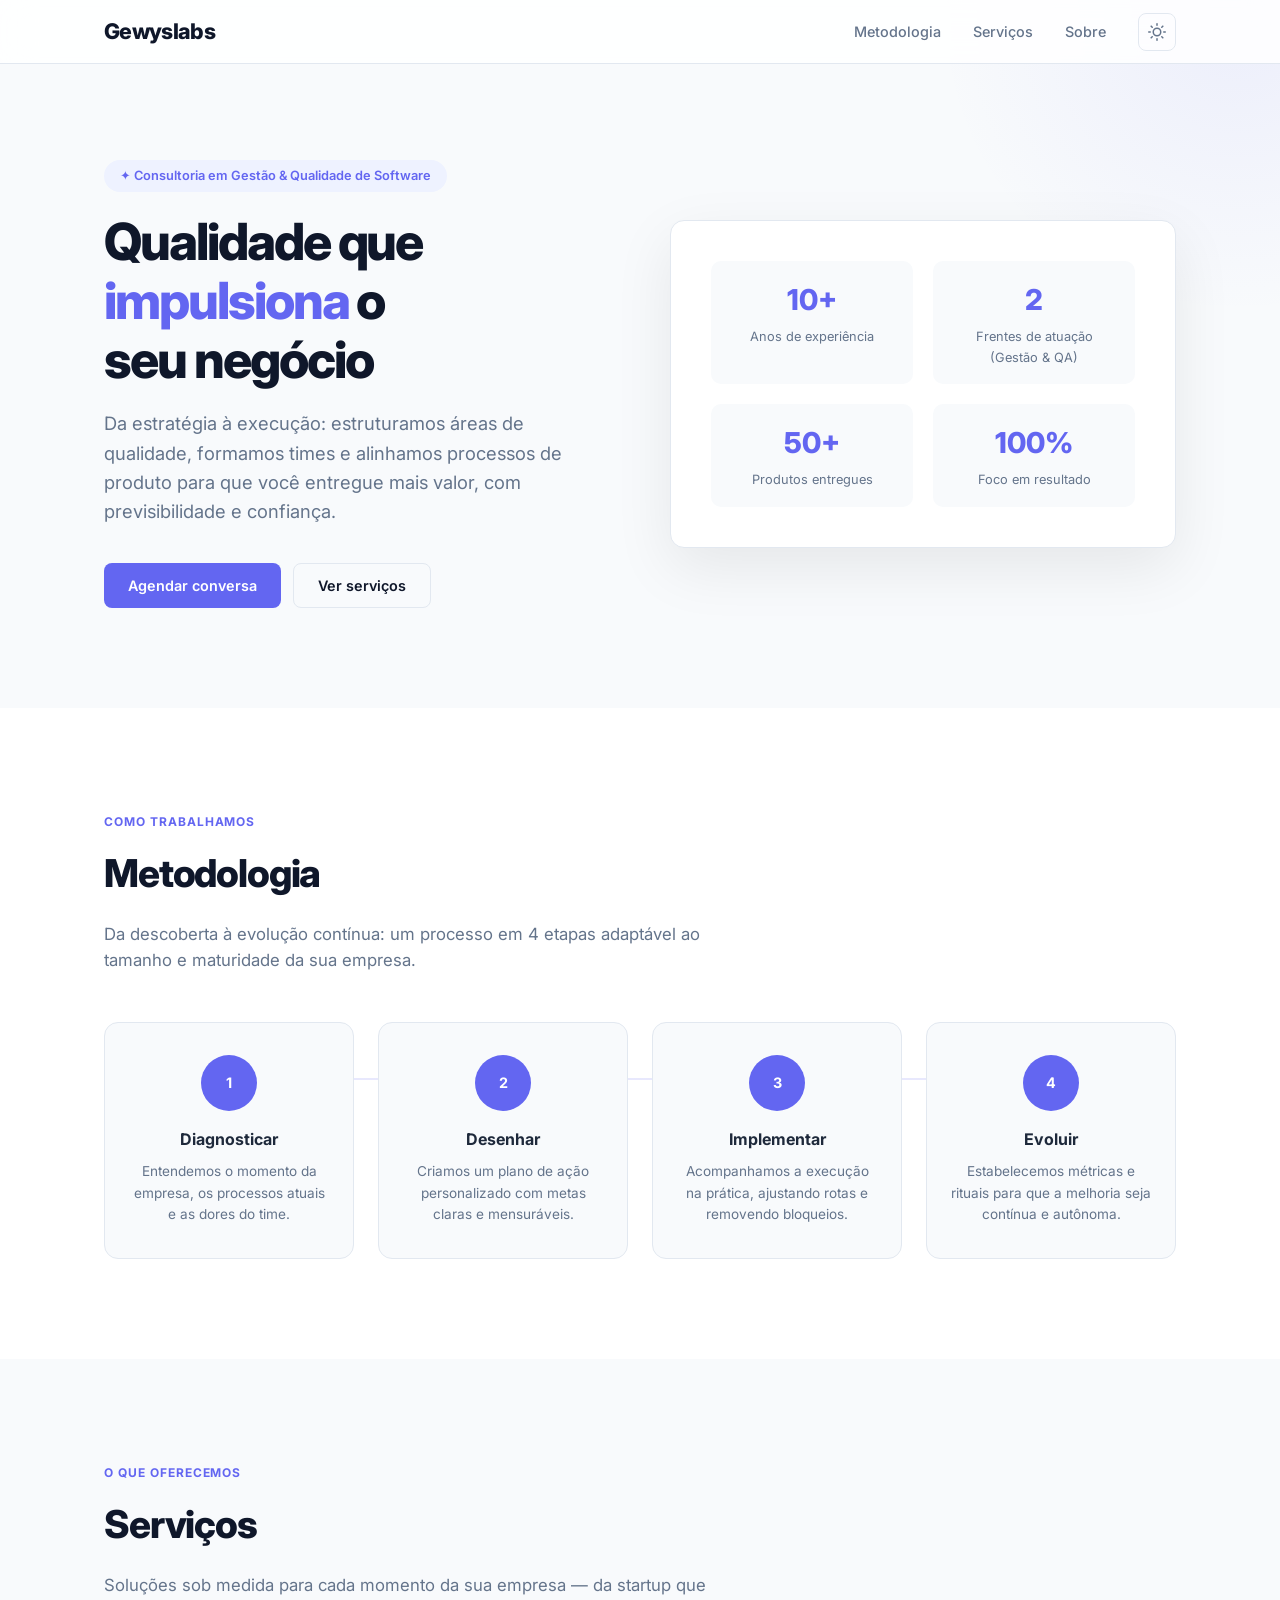
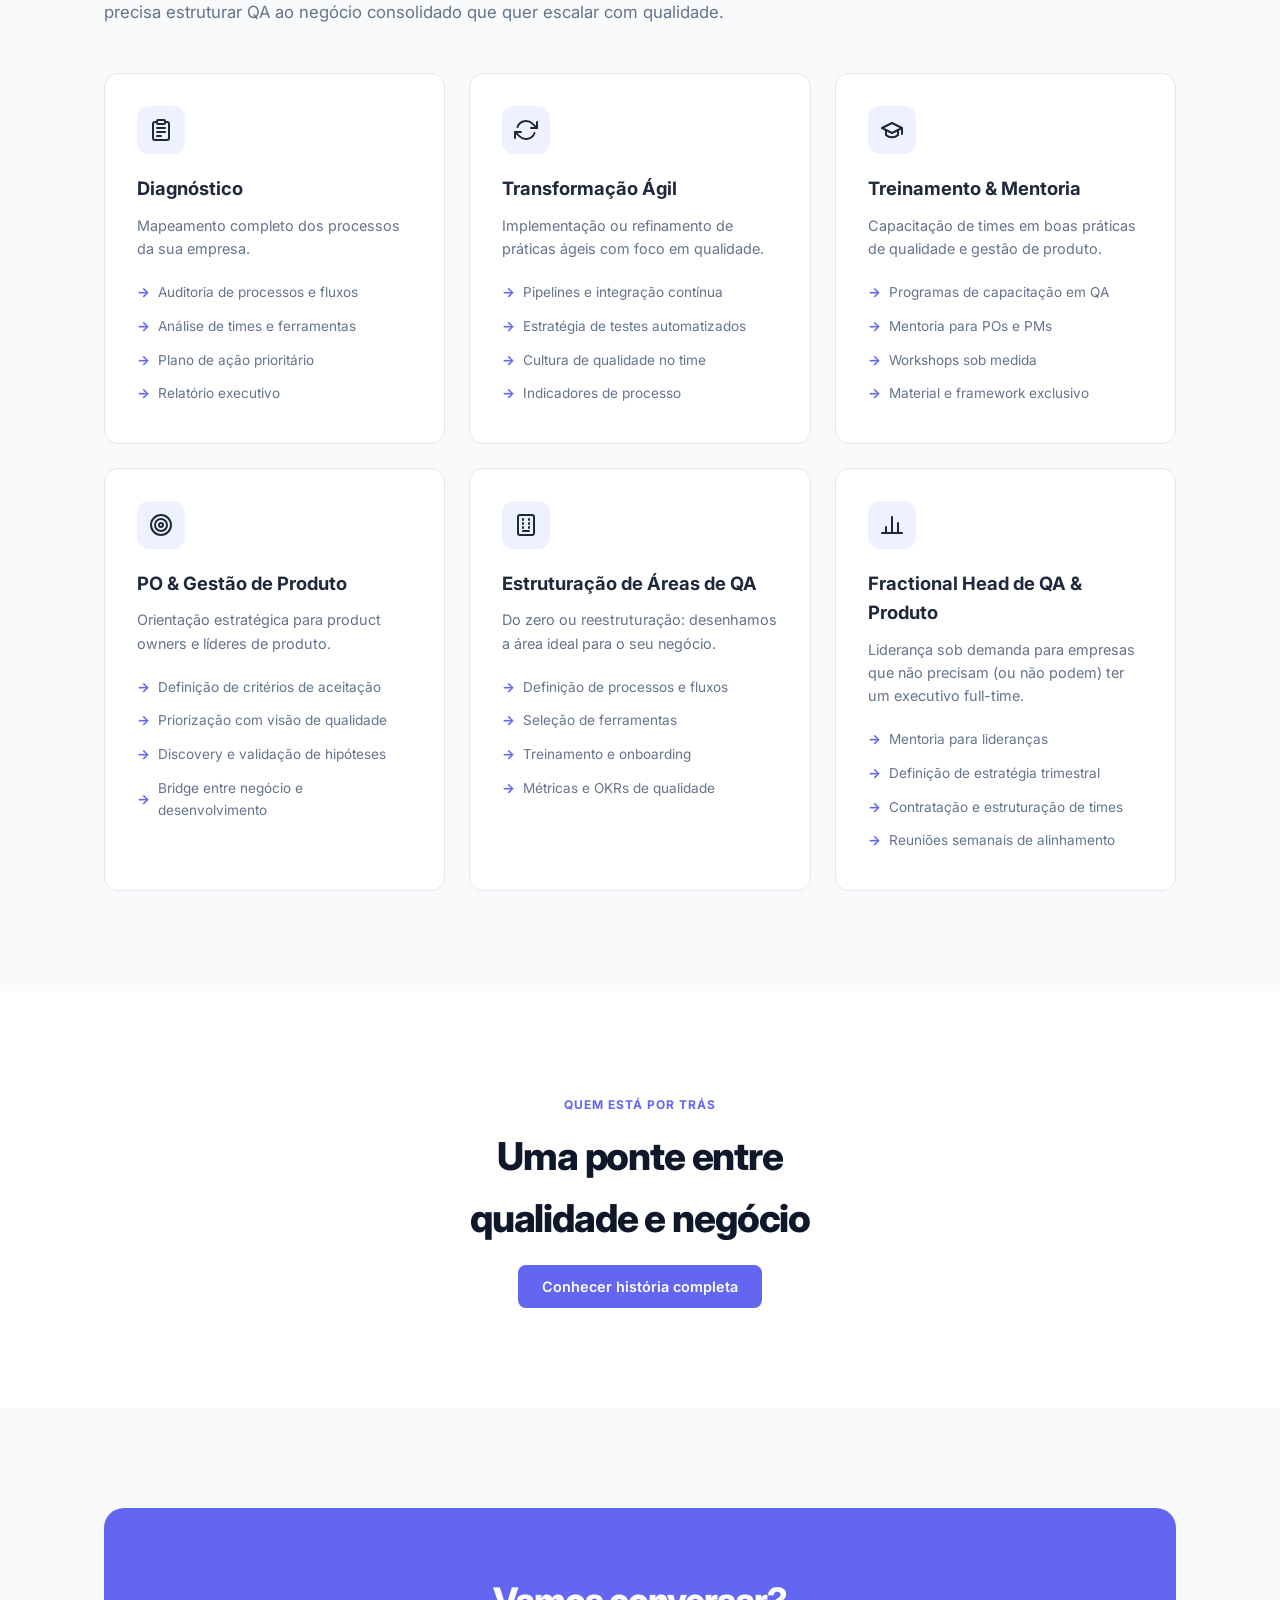
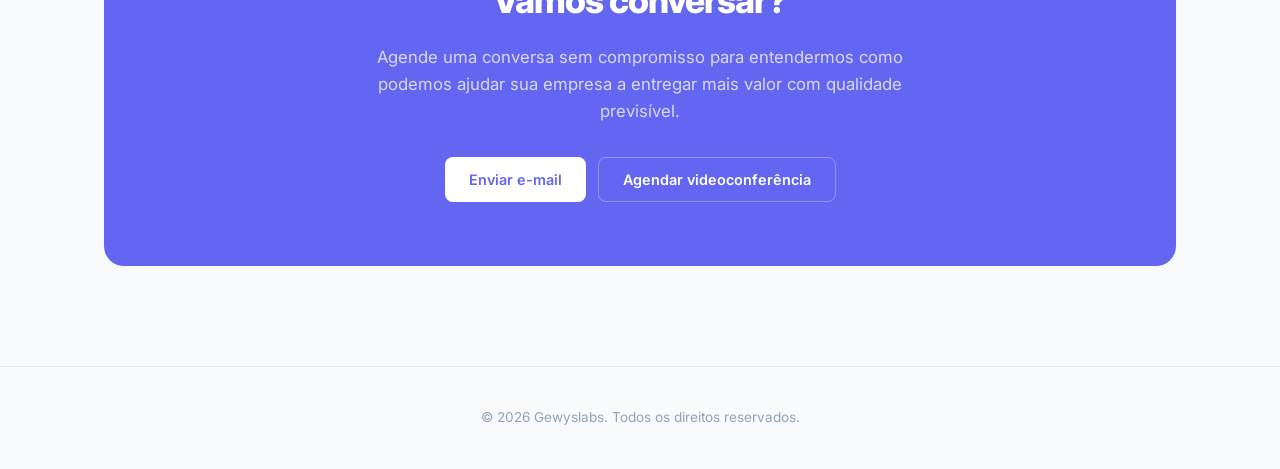
==== commit 51805da1: "♻️ refactor(site): remove svg icons from method step numbers - remove inline SVG icons from methodol" ====
--- a/index.html
+++ b/index.html
@@ -105,9 +105,6 @@
       <div class="methods-grid">
         <div class="method-step">
           <div class="method-number">
-            <svg class="method-icon" viewBox="0 0 24 24" fill="none" stroke="currentColor" stroke-width="2" stroke-linecap="round" stroke-linejoin="round" aria-hidden="true">
-              <circle cx="12" cy="12" r="8"/><line x1="21" y1="21" x2="16.65" y2="16.65"/>
-            </svg>
             <span>1</span>
           </div>
           <h4>Diagnosticar</h4>
@@ -115,9 +112,6 @@
         </div>
         <div class="method-step">
           <div class="method-number">
-            <svg class="method-icon" viewBox="0 0 24 24" fill="none" stroke="currentColor" stroke-width="2" stroke-linecap="round" stroke-linejoin="round" aria-hidden="true">
-              <path d="M17 3a2.85 2.83 0 1 1 4 4L7.5 20.5 2 22l1.5-5.5L17 3z"/>
-            </svg>
             <span>2</span>
           </div>
           <h4>Desenhar</h4>
@@ -125,9 +119,6 @@
         </div>
         <div class="method-step">
           <div class="method-number">
-            <svg class="method-icon" viewBox="0 0 24 24" fill="none" stroke="currentColor" stroke-width="2" stroke-linecap="round" stroke-linejoin="round" aria-hidden="true">
-              <polygon points="5 3 19 12 5 21 5 3"/>
-            </svg>
             <span>3</span>
           </div>
           <h4>Implementar</h4>
@@ -135,9 +126,6 @@
         </div>
         <div class="method-step">
           <div class="method-number">
-            <svg class="method-icon" viewBox="0 0 24 24" fill="none" stroke="currentColor" stroke-width="2" stroke-linecap="round" stroke-linejoin="round" aria-hidden="true">
-              <polyline points="23 6 13.5 15.5 8.5 10.5 1 18"/><polyline points="17 6 23 6 23 12"/>
-            </svg>
             <span>4</span>
           </div>
           <h4>Evoluir</h4>
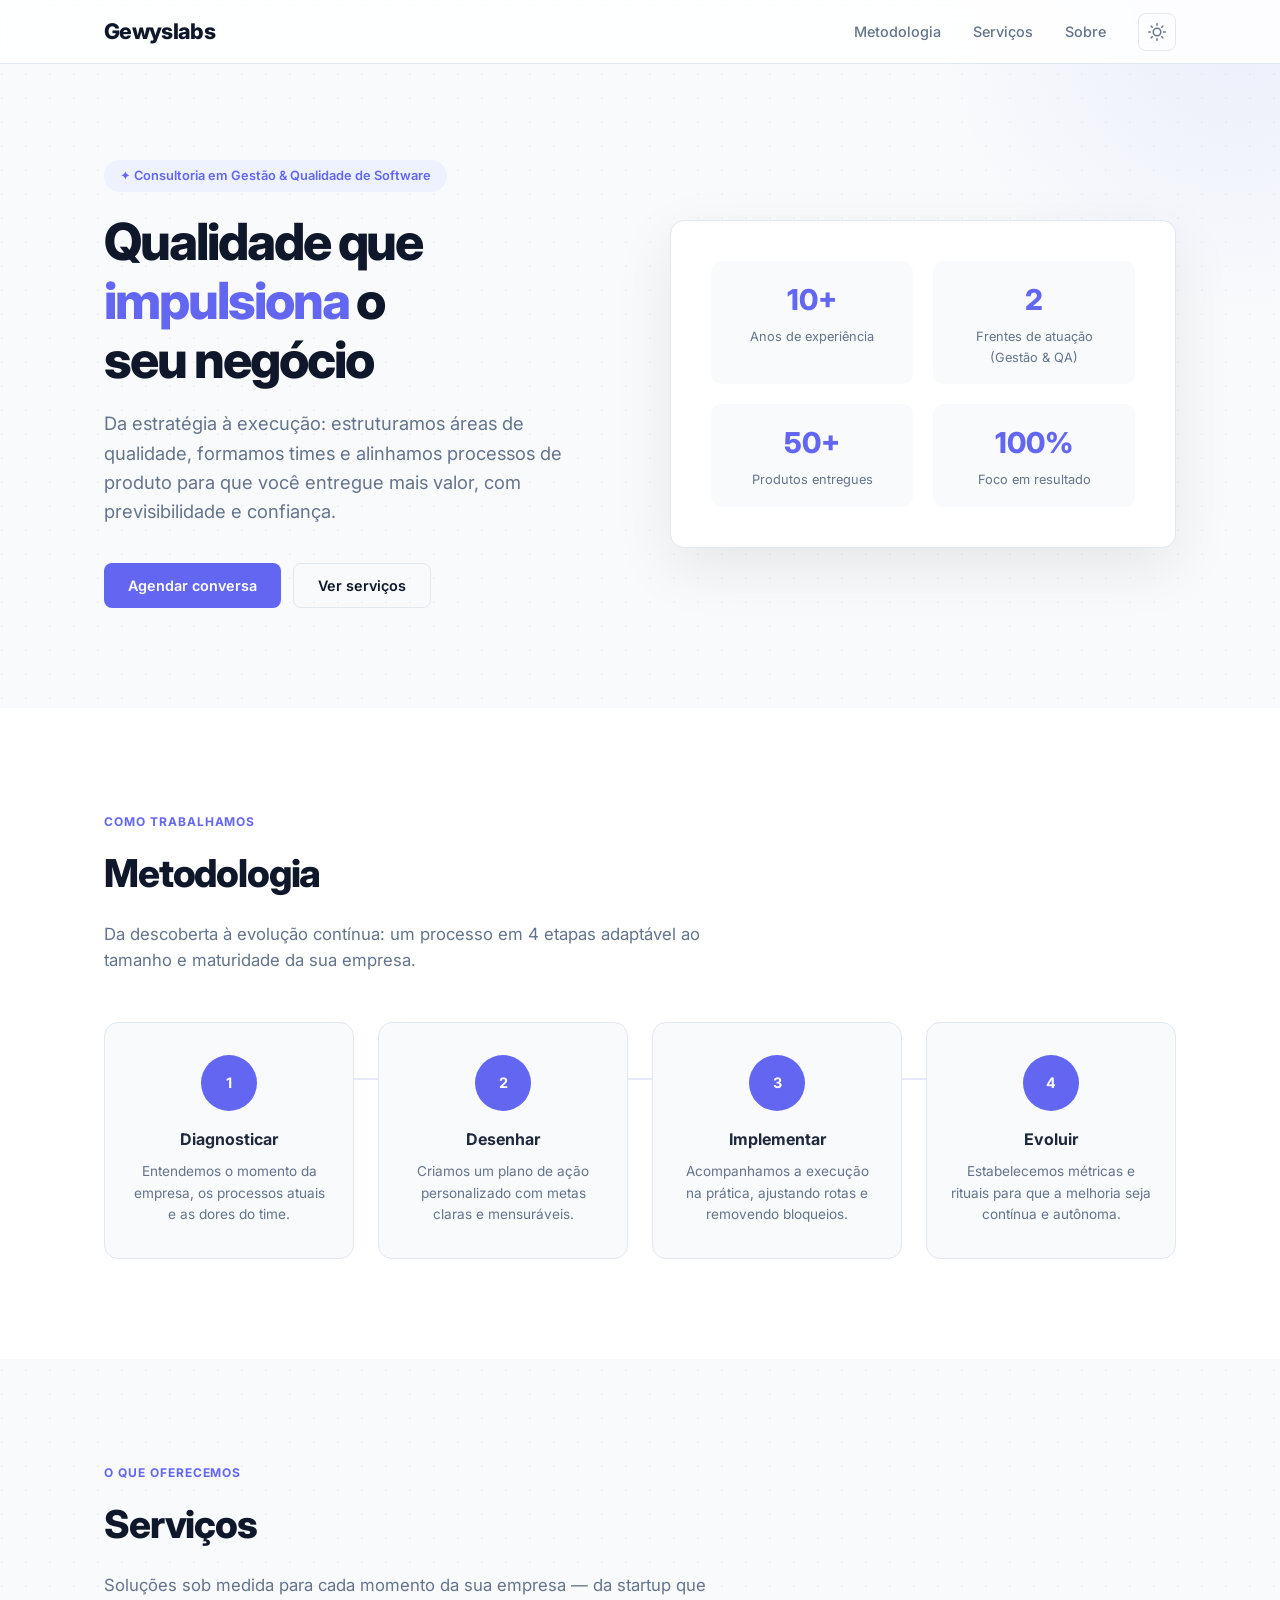
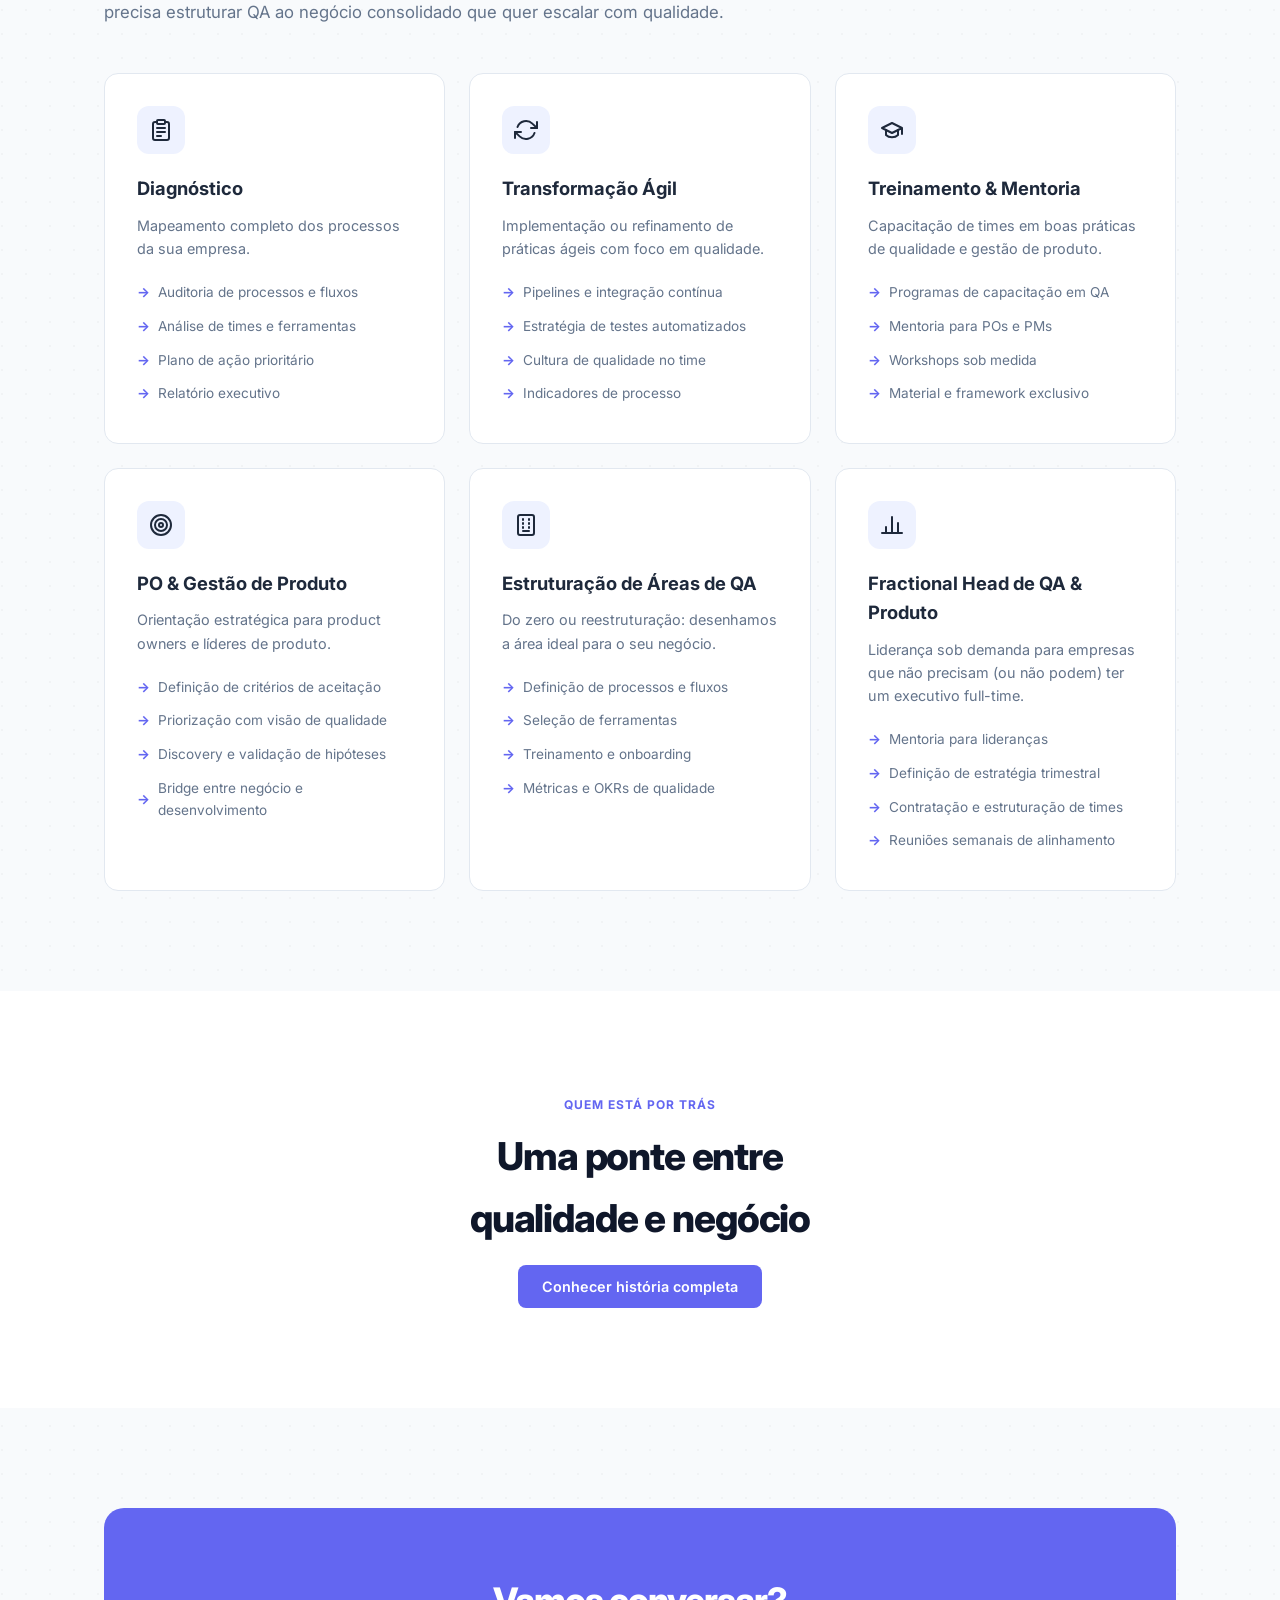
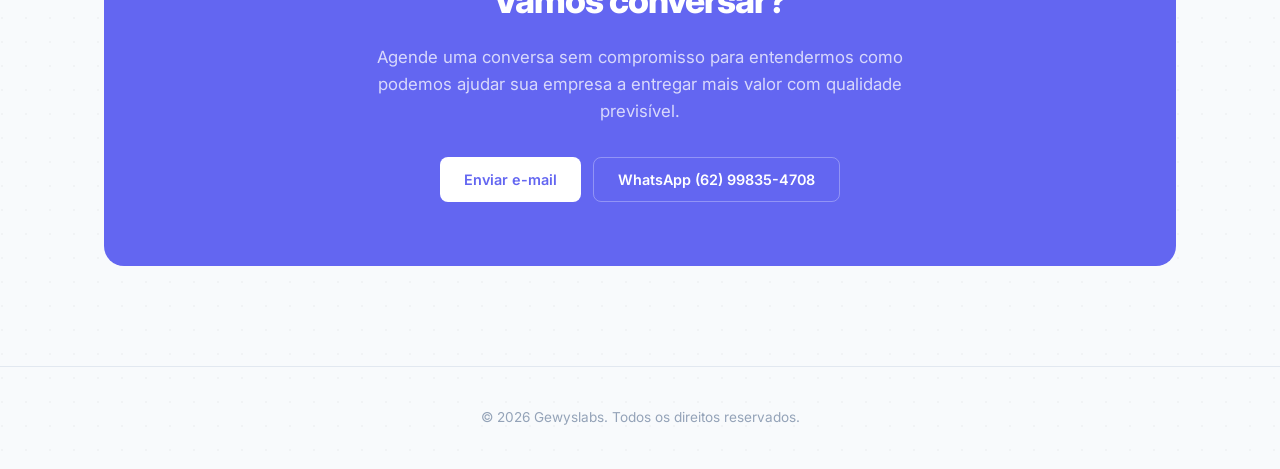
==== commit de425f84: "✨ feat(site): add profile photo and whatsapp contact - add profile photo to about page hero header -" ====
--- a/index.html
+++ b/index.html
@@ -290,9 +290,8 @@
           <a href="mailto:gewisca@gmail.com?subject=Agendamento%20-%20Gewyslabs" class="btn btn-primary">
             Enviar e-mail
           </a>
-          <!-- Substitua o href abaixo pelo link da sua ferramenta de agendamento (Calendly, etc.) -->
-          <a href="#" class="btn btn-outline" target="_blank" rel="noopener">
-            Agendar videoconferência
+          <a href="https://wa.me/5562998354708" class="btn btn-outline" target="_blank" rel="noopener">
+            WhatsApp (62) 99835-4708
           </a>
         </div>
       </div>
--- a/styles.css
+++ b/styles.css
@@ -45,6 +45,7 @@
 body {
   font-family: 'Inter', -apple-system, system-ui, sans-serif;
   background: var(--bg);
+  background-image: url("data:image/svg+xml,%3Csvg width='24' height='24' viewBox='0 0 24 24' xmlns='http://www.w3.org/2000/svg'%3E%3Ccircle cx='2' cy='2' r='1' fill='%23000' opacity='0.035'/%3E%3C/svg%3E");
   color: var(--text);
   line-height: 1.6;
   transition: background var(--transition), color var(--transition);
@@ -331,6 +332,27 @@
   color: var(--primary);
 }
 
+.profile-photo {
+  width: 160px;
+  height: 160px;
+  border-radius: 50%;
+  object-fit: cover;
+  box-shadow: var(--shadow-lg);
+  flex-shrink: 0;
+}
+
+.about-header {
+  display: flex;
+  align-items: center;
+  justify-content: space-between;
+  gap: 48px;
+  margin-bottom: 48px;
+}
+
+.about-header-text {
+  flex: 1;
+}
+
 .about-text p {
   color: var(--text-muted);
   margin-bottom: 16px;
@@ -705,6 +727,7 @@
   .cta-box h2 { font-size: 1.6rem; }
   .hero-stats { grid-template-columns: 1fr 1fr; }
 
+  .about-header { flex-direction: column; text-align: center; gap: 24px; }
   .about-grid { grid-template-columns: 1fr; gap: 40px; }
 
   .hamburger { display: flex; }
